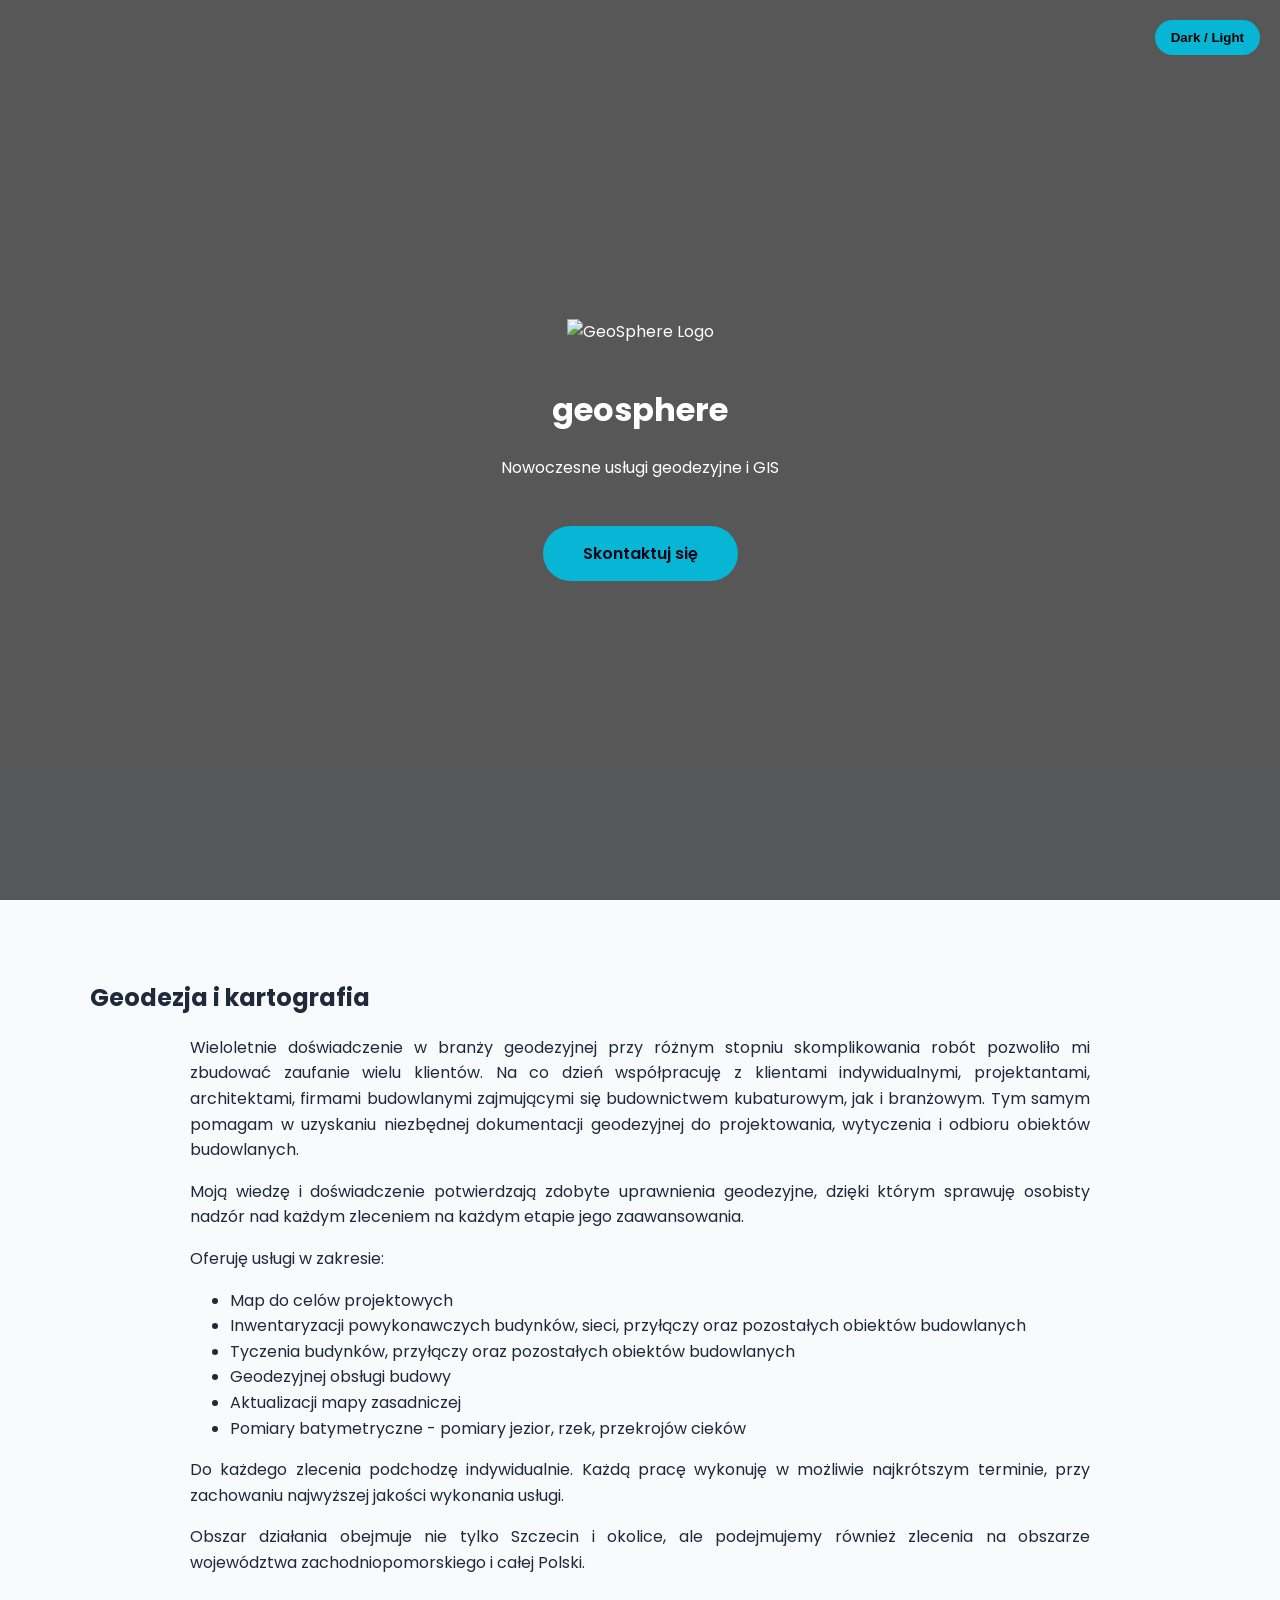
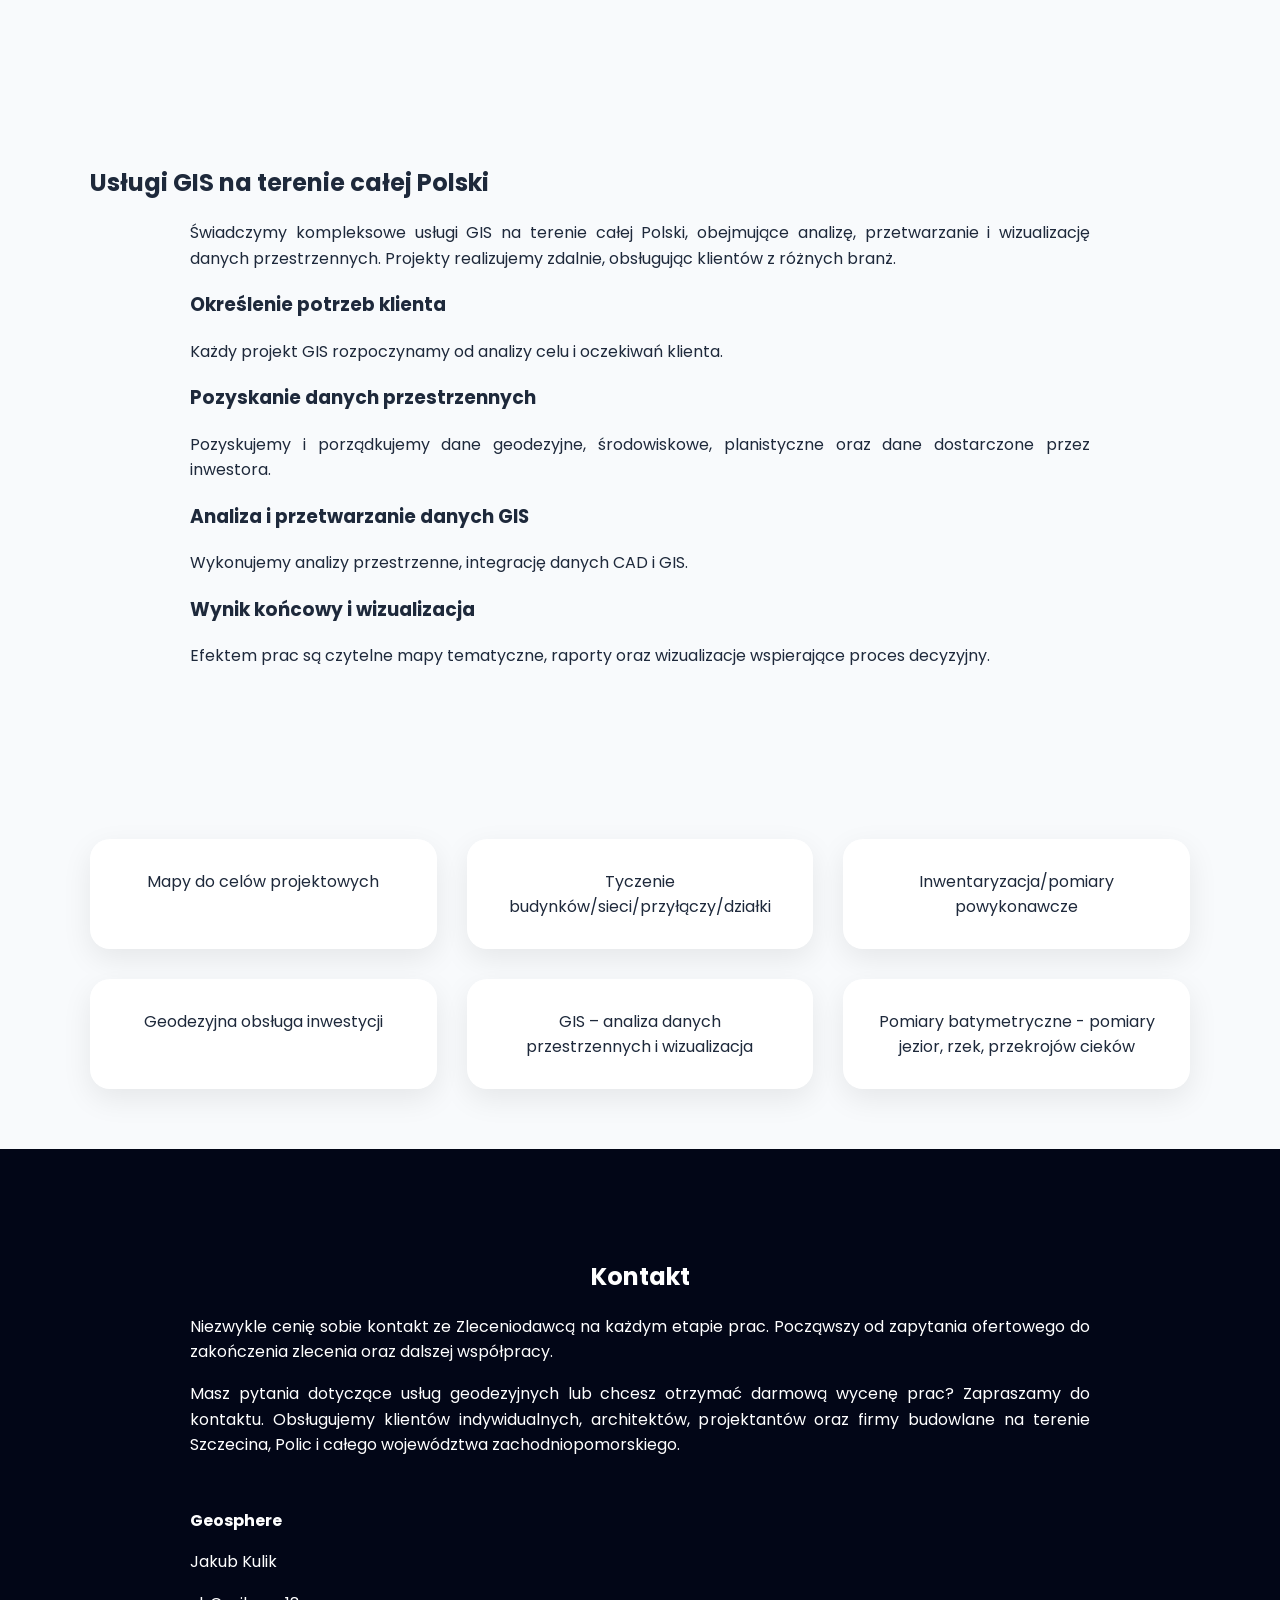
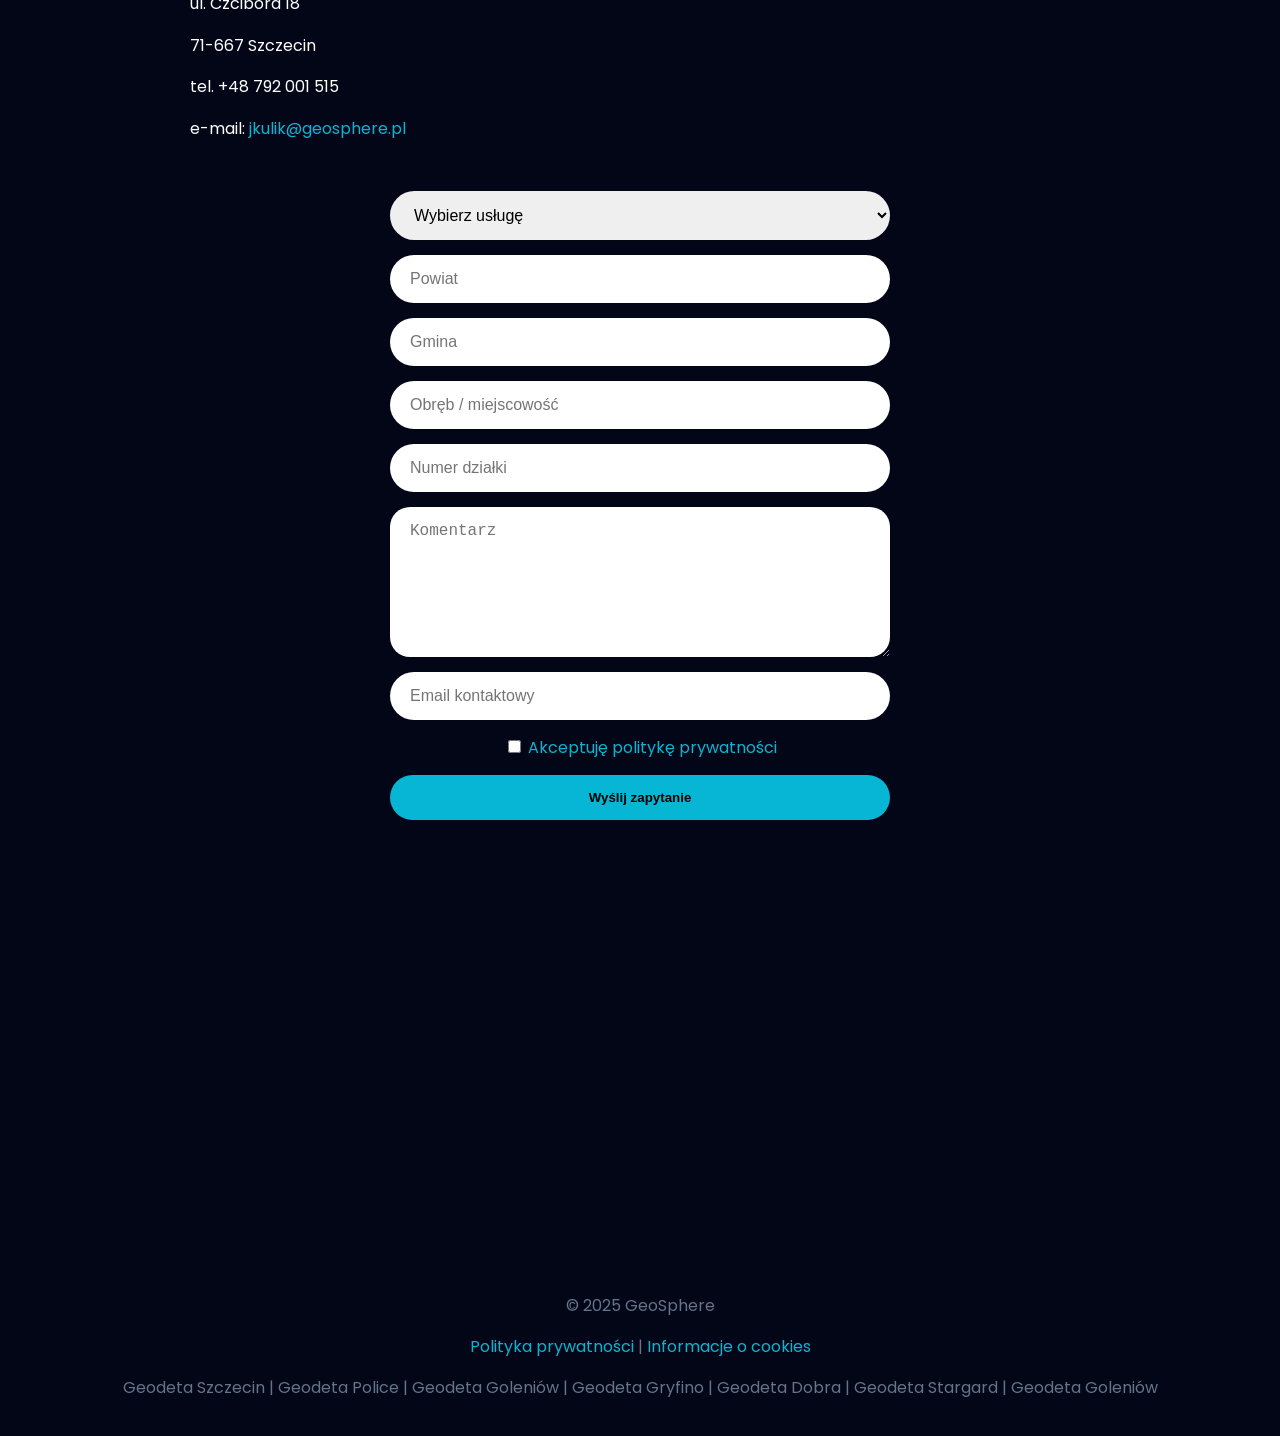
==== index.html @ 825c7c15 "Update index.html Zmiana adresu e-mail" ====
<!DOCTYPE html>
<html lang="pl">
<head>
  <!-- Google tag (gtag.js) -->
<script async src="https://www.googletagmanager.com/gtag/js?id=G-N7FNP8GN8K"></script>
<script>
  window.dataLayer = window.dataLayer || [];
  function gtag(){dataLayer.push(arguments);}
  gtag('js', new Date());

  gtag('config', 'G-N7FNP8GN8K');
</script>
<meta charset="UTF-8">
<meta name="viewport" content="width=device-width, initial-scale=1.0">
<title>geosphere – Usługi Geodezyjne | Kartograficzne | GIS</title>
<meta name="description" content="Profesjonalne usługi geodezyjne w Szczecinie i województwie zachodniopomorskim oraz usługi GIS na terenie całej Polski.">
<meta name="keywords" content="geodeta Szczecin, mapa do celów projektowych, tyczenie budynku, GIS, inwentaryzacja powykonawcza, pomiary powykonawcze, geodeta goleniów, geodeta police, geodeta dobra, geodeta stargard, geodeta gryfino, geodeta chojna, pomiary geodezyjne, batymetria, pomiary batymetryczne, pomiary dna, pomiary wody, pomiary jeziora, pomiary rzeki, rzeka, jezioro, dno, rzeki, jeziora, pomiary głębokości, skaning laserowy, skaning, laser scanning, 3D, skanowanie 3D, inwentaryzacja architektoniczno-budowlana">
<link href="https://fonts.googleapis.com/css2?family=Poppins:wght@300;400;600;700&display=swap" rel="stylesheet">

<style>
:root{
  --bg:#f8fafc; --text:#1e293b; --primary:#06b6d4; --primary-hover:#22d3ee;
  --card:#fff; --shadow:rgba(0,0,0,.08); --dark:#020617;
}
body{margin:0;font-family:Poppins,sans-serif;background:var(--bg);color:var(--text);scroll-behavior:smooth;}
body.dark{--bg:#0f172a;--text:#f8fafc;--card:#1e293b;--shadow:rgba(0,0,0,.4);}

/* TOGGLE DARK MODE */
.toggle{position:fixed;top:20px;right:20px;z-index:999;padding:10px 16px;border-radius:20px;border:none;background:var(--primary);font-weight:600;cursor:pointer;transition:.3s;}
.toggle:hover{transform:scale(1.05);background:var(--primary-hover);}

/* HERO PARALLAX */
.hero{
  min-height:100vh;
  background:url("https://raw.githubusercontent.com/maksfalmion-glitch/geosphere2/main/images/hero-bg.webp") center/cover no-repeat;
  display:flex; align-items:center; justify-content:center; position:relative; overflow:hidden;
}
.hero::before{content:""; position:absolute; inset:0; background:rgba(0,0,0,.65);}
.hero-content{position:relative;color:#fff;text-align:center;opacity:0;transform:translateY(50px);}
.hero-animate{animation:heroSlide 1s forwards;}
@keyframes heroSlide{to{opacity:1;transform:translateY(0);}}
.hero-logo {
  width: 180px; /* rozmiar dla telefonów */
  margin-bottom: 20px;
}

/* Większe logo na komputerach */
@media screen and (min-width: 1024px) {
  .hero-logo {
    width: 450px; /* dostosuj do potrzeb */
  }
}


.hero a{display:inline-block;margin-top:30px;padding:15px 40px;background:var(--primary);border-radius:40px;text-decoration:none;color:#020617;font-weight:600;transition:.3s;}
.hero a:hover{transform:scale(1.05);background:var(--primary-hover);}

/* SEKCJE */
section{max-width:1100px;margin:auto;padding:60px 20px;opacity:0;transform:translateY(40px);}
section.show{animation:sectionFade 0.8s forwards;}
@keyframes sectionFade{to{opacity:1;transform:translateY(0);}}

/* TEKST USŁUG */
.services-text{max-width:900px;margin:0 auto 50px;text-align:justify;line-height:1.6;font-size:1rem;}

/* KARTY */
.cards{display:grid;grid-template-columns:repeat(auto-fit,minmax(260px,1fr));gap:30px;}
.card{background:var(--card);padding:30px;border-radius:20px;box-shadow:0 10px 30px var(--shadow);text-align:center;opacity:0;transform:translateY(30px);}
.card-animate{animation:cardSlide 0.6s forwards;}
@keyframes cardSlide{to{opacity:1;transform:translateY(0);}}
.card:hover{transform:translateY(-10px);box-shadow:0 15px 35px var(--shadow);transition:.5s;}

/* KONTAKT */
.contact{background:var(--dark);color:#fff;text-align:center;padding:90px 20px;}
.contact-form{max-width:500px;margin:40px auto;display:flex;flex-direction:column;gap:15px;}
.contact-form input,.contact-form textarea,.contact-form select{padding:15px 20px;border-radius:30px;border:none;font-size:1rem;}
.contact-form textarea{border-radius:20px;min-height:120px;}
.contact-form button{padding:15px;border-radius:30px;border:none;background:var(--primary);font-weight:600;cursor:pointer;transition:.3s;}
.contact-form button:hover{transform:scale(1.05);background:var(--primary-hover);}

/* MAPA */
.map{margin-top:40px;border-radius:20px;overflow:hidden;}

/* FOOTER */
footer{background:#020617;color:#64748b;text-align:center;padding:20px;}

/* CHECKMARK */
#success{position:fixed;top:20px;right:20px;padding:15px 25px;background:var(--primary);color:#020617;border-radius:30px;font-weight:700;opacity:0;transform:scale(0);transition:opacity .5s;z-index:1000;}
#success.show{animation:checkPop 0.5s forwards;}
@keyframes checkPop{0%{opacity:0;transform:scale(0);}50%{opacity:1;transform:scale(1.3);}100%{opacity:1;transform:scale(1);}}
a{color:var(--primary);text-decoration:none;}
</style>
</head>

<body>

<button class="toggle">Dark / Light</button>

<div class="hero">
  <div class="hero-content">
    <img src="https://raw.githubusercontent.com/maksfalmion-glitch/geosphere2/main/images/logo.webp" class="hero-logo" alt="GeoSphere Logo">
    <h1>geosphere</h1>
    <p>Nowoczesne usługi geodezyjne i GIS</p>
    <a href="#kontakt" class="scroll-link">Skontaktuj się</a>
  </div>
</div>

<!-- Geodezja i kartografia -->
<section>
  <div class="section-title">
    <h2>Geodezja i kartografia</h2>
  </div>
  <div class="services-text">
    <p>Wieloletnie doświadczenie w branży geodezyjnej przy różnym stopniu skomplikowania robót pozwoliło mi zbudować zaufanie wielu klientów. Na co dzień współpracuję z klientami indywidualnymi, projektantami, architektami, firmami budowlanymi zajmującymi się budownictwem kubaturowym, jak i branżowym. Tym samym pomagam w uzyskaniu niezbędnej dokumentacji geodezyjnej do projektowania, wytyczenia i odbioru obiektów budowlanych.</p>
    <p>Moją wiedzę i doświadczenie potwierdzają zdobyte uprawnienia geodezyjne, dzięki którym sprawuję osobisty nadzór nad każdym zleceniem na każdym etapie jego zaawansowania.</p>
    <p>Oferuję usługi w zakresie:</p>
    <ul>
      <li>Map do celów projektowych</li>
      <li>Inwentaryzacji powykonawczych budynków, sieci, przyłączy oraz pozostałych obiektów budowlanych</li>
      <li>Tyczenia budynków, przyłączy oraz pozostałych obiektów budowlanych</li>
      <li>Geodezyjnej obsługi budowy</li>
      <li>Aktualizacji mapy zasadniczej</li>
      <li>Pomiary batymetryczne - pomiary jezior, rzek, przekrojów cieków</li>
    </ul>
    <p>Do każdego zlecenia podchodzę indywidualnie. Każdą pracę wykonuję w możliwie najkrótszym terminie, przy zachowaniu najwyższej jakości wykonania usługi.</p>
    <p>Obszar działania obejmuje nie tylko Szczecin i okolice, ale podejmujemy również zlecenia na obszarze województwa zachodniopomorskiego i całej Polski.</p>
  </div>
</section>


<!-- Usługi GIS -->
<section>
  <div class="section-title">
    <h2>Usługi GIS na terenie całej Polski</h2>
  </div>
  <div class="services-text">
    <p>Świadczymy kompleksowe usługi GIS na terenie całej Polski, obejmujące analizę, przetwarzanie i wizualizację danych przestrzennych. Projekty realizujemy zdalnie, obsługując klientów z różnych branż.</p>
    <h3>Określenie potrzeb klienta</h3>
    <p>Każdy projekt GIS rozpoczynamy od analizy celu i oczekiwań klienta.</p>
    <h3>Pozyskanie danych przestrzennych</h3>
    <p>Pozyskujemy i porządkujemy dane geodezyjne, środowiskowe, planistyczne oraz dane dostarczone przez inwestora.</p>
    <h3>Analiza i przetwarzanie danych GIS</h3>
    <p>Wykonujemy analizy przestrzenne, integrację danych CAD i GIS.</p>
    <h3>Wynik końcowy i wizualizacja</h3>
    <p>Efektem prac są czytelne mapy tematyczne, raporty oraz wizualizacje wspierające proces decyzyjny.</p>
  </div>
</section>

<!-- Karty usług -->
<section>
  <div class="cards">
    <div class="card">Mapy do celów projektowych</div>
    <div class="card">Tyczenie budynków/sieci/przyłączy/działki</div>
    <div class="card">Inwentaryzacja/pomiary powykonawcze</div>
    <div class="card">Geodezyjna obsługa inwestycji</div> <!-- nowa karta -->
    <div class="card">GIS – analiza danych przestrzennych i wizualizacja</div>
    <div class="card">Pomiary batymetryczne - pomiary jezior, rzek, przekrojów cieków</div>
  </div>
</section>

<!-- Sekcja Kontakt -->
<div id="kontakt" class="contact">
  <h2>Kontakt</h2>
  <div class="services-text">
    <p>Niezwykle cenię sobie kontakt ze Zleceniodawcą na każdym etapie prac. Począwszy od zapytania ofertowego do zakończenia zlecenia oraz dalszej współpracy.</p>
    <p>Masz pytania dotyczące usług geodezyjnych lub chcesz otrzymać darmową wycenę prac? Zapraszamy do kontaktu. Obsługujemy klientów indywidualnych, architektów, projektantów oraz firmy budowlane na terenie Szczecina, Polic i całego województwa zachodniopomorskiego.</p>
  </div>

  <div class="contact-info services-text">
    <p><strong>Geosphere</strong></p>
    <p>Jakub Kulik</p>
    <p>ul. Czcibora 18</p>
    <p>71-667 Szczecin</p>
    <p>tel. +48 792 001 515</p>
    <p>e-mail: <a href="mailto:jkulik@geosphere.pl">jkulik@geosphere.pl</a></p>
  </div>

  <form class="contact-form" action="https://formspree.io/f/xkonlvye" method="POST">
    <select name="usluga" required>
      <option value="">Wybierz usługę</option>
      <option>Mapa do celów projektowych</option>
      <option>Tyczenie budynku/sieci/przyłączy/działki</option>
      <option>Inwentaryzacja/pomiary powykonawcze</option>
      <option>GIS</option>
      <option>Inne pomiary i czynności geodezyjno-kartograficzne</option>
    </select>

    <input type="text" name="powiat" placeholder="Powiat" required>
    <input type="text" name="gmina" placeholder="Gmina" required>
    <input type="text" name="obreb" placeholder="Obręb / miejscowość">
    <input type="text" name="dzialka" placeholder="Numer działki">
    <textarea name="komentarz" placeholder="Komentarz"></textarea>
    <input type="email" name="email" placeholder="Email kontaktowy" required>
    <label>
      <input type="checkbox" name="zgoda_prywatnosc" required>
      <a href="https://geosphere.pl/privacy.html" target="_blank">Akceptuję politykę prywatności</a>
    </label>
<button>Wyślij zapytanie</button>

  </form>

  <div class="map">
    <iframe 
      width="100%" 
      height="300" 
      style="border:0;" 
      loading="lazy" 
      allowfullscreen
      src="https://maps.google.com/maps?q=GeoSphere+Jakub+Kulik+Szczecin&hl=pl&z=16&output=embed">
    </iframe>
  </div>
</div>

<footer>
  <p>© 2025 GeoSphere</p>
  <p>
    <a href="privacy.html" target="_blank">Polityka prywatności</a> | 
    <a href="cookies.html" target="_blank">Informacje o cookies</a>
  </p>
  <p> Geodeta Szczecin | Geodeta Police | Geodeta Goleniów | Geodeta Gryfino | Geodeta Dobra | Geodeta Stargard | Geodeta Goleniów </p>
</footer>
<div id="success">✔ Wysłano!</div>

<script>
// TOGGLE DARK MODE
document.querySelector(".toggle").onclick = ()=>document.body.classList.toggle("dark");

// HERO ANIMACJA
window.addEventListener('load', ()=>document.querySelector('.hero-content').classList.add('hero-animate'));

// KARTY ANIMACJA
const cards = document.querySelectorAll('.card');
const cardObserver = new IntersectionObserver(entries=>{
  entries.forEach(e=>{
    if(e.isIntersecting){
      e.target.classList.add('card-animate');
      cardObserver.unobserve(e.target);
    }
  });
},{threshold:0.3});
cards.forEach(card=>cardObserver.observe(card));

// SEKCJE ANIMACJA
const sections = document.querySelectorAll('section');
const sectionObserver = new IntersectionObserver(entries=>{
  entries.forEach(e=>{
    if(e.isIntersecting) e.target.classList.add('show');
  });
},{threshold:0.2});
sections.forEach(sec=>sectionObserver.observe(sec));

// FORMULARZ – FORMSpree + CHECKMARK
const form = document.querySelector(".contact-form");
const successMsg = document.querySelector("#success");

form.addEventListener("submit", async (e) => {
  e.preventDefault();

  const dzialka = form.querySelector('[name="dzialka"]').value.trim();
  const email = form.querySelector('[name="email"]').value.trim();

  if (!dzialka) {
    alert("Numer działki musi być");
    return;
  }

  if (!/^\S+@\S+\.\S+$/.test(email)) {
    alert("Email niepoprawny");
    return;
  }

  const formData = new FormData(form);

  try {
    const response = await fetch(form.action, {
      method: "POST",
      body: formData,
      headers: { "Accept": "application/json" }
    });

    if (response.ok) {
      successMsg.classList.add("show");
      setTimeout(() => successMsg.classList.remove("show"), 2500);
      form.reset();
    } else {
      alert("Błąd wysyłania formularza. Spróbuj ponownie.");
    }
  } catch (error) {
    alert("Błąd połączenia. Sprawdź internet.");
  }
});

// PARALLAX HERO
window.addEventListener("scroll",()=>{
  const hero = document.querySelector(".hero");
  hero.style.backgroundPositionY = `${window.scrollY * 0.4}px`;
});

// PŁYNNE PRZEWIJANIE
document.querySelectorAll('.scroll-link').forEach(link => {
  link.addEventListener('click', e => {
    e.preventDefault();
    const target = document.querySelector(link.getAttribute('href'));
    target.scrollIntoView({behavior:'smooth'});
  });
});
</script>

</body>
</html>
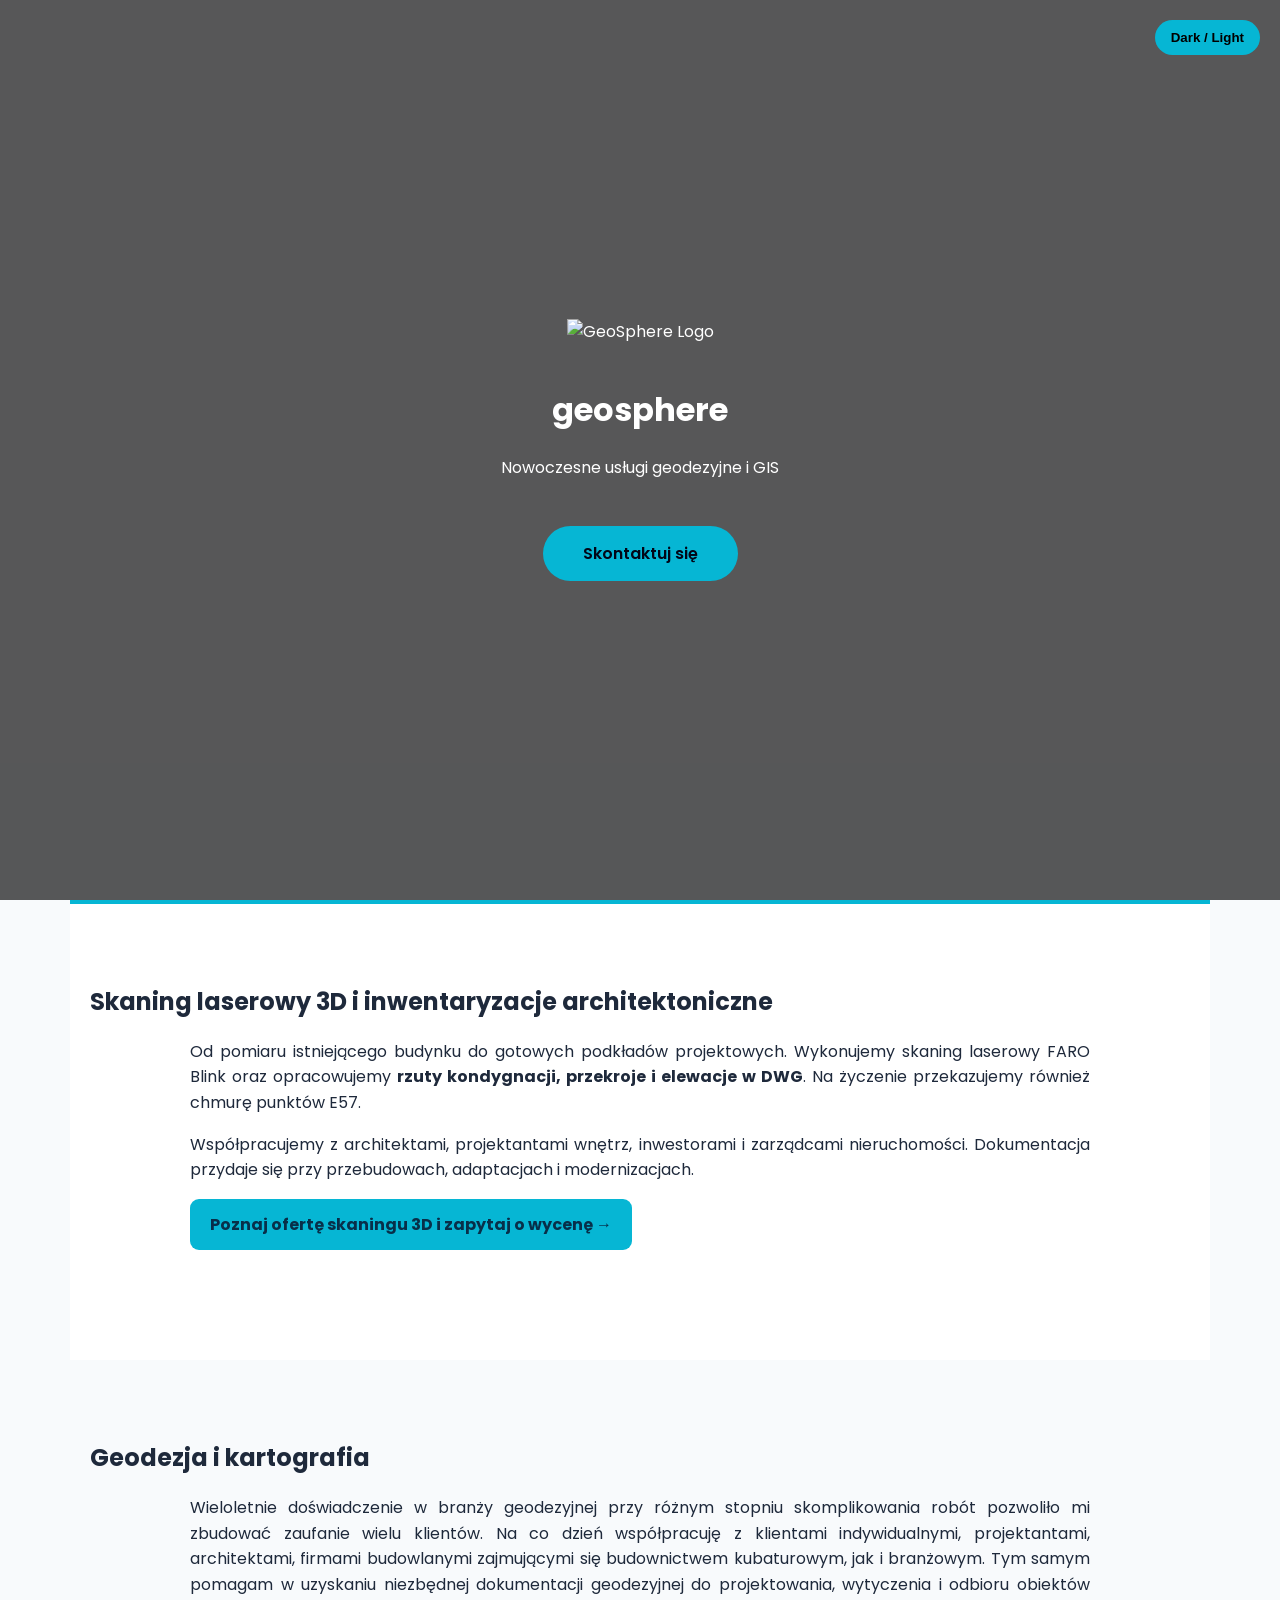
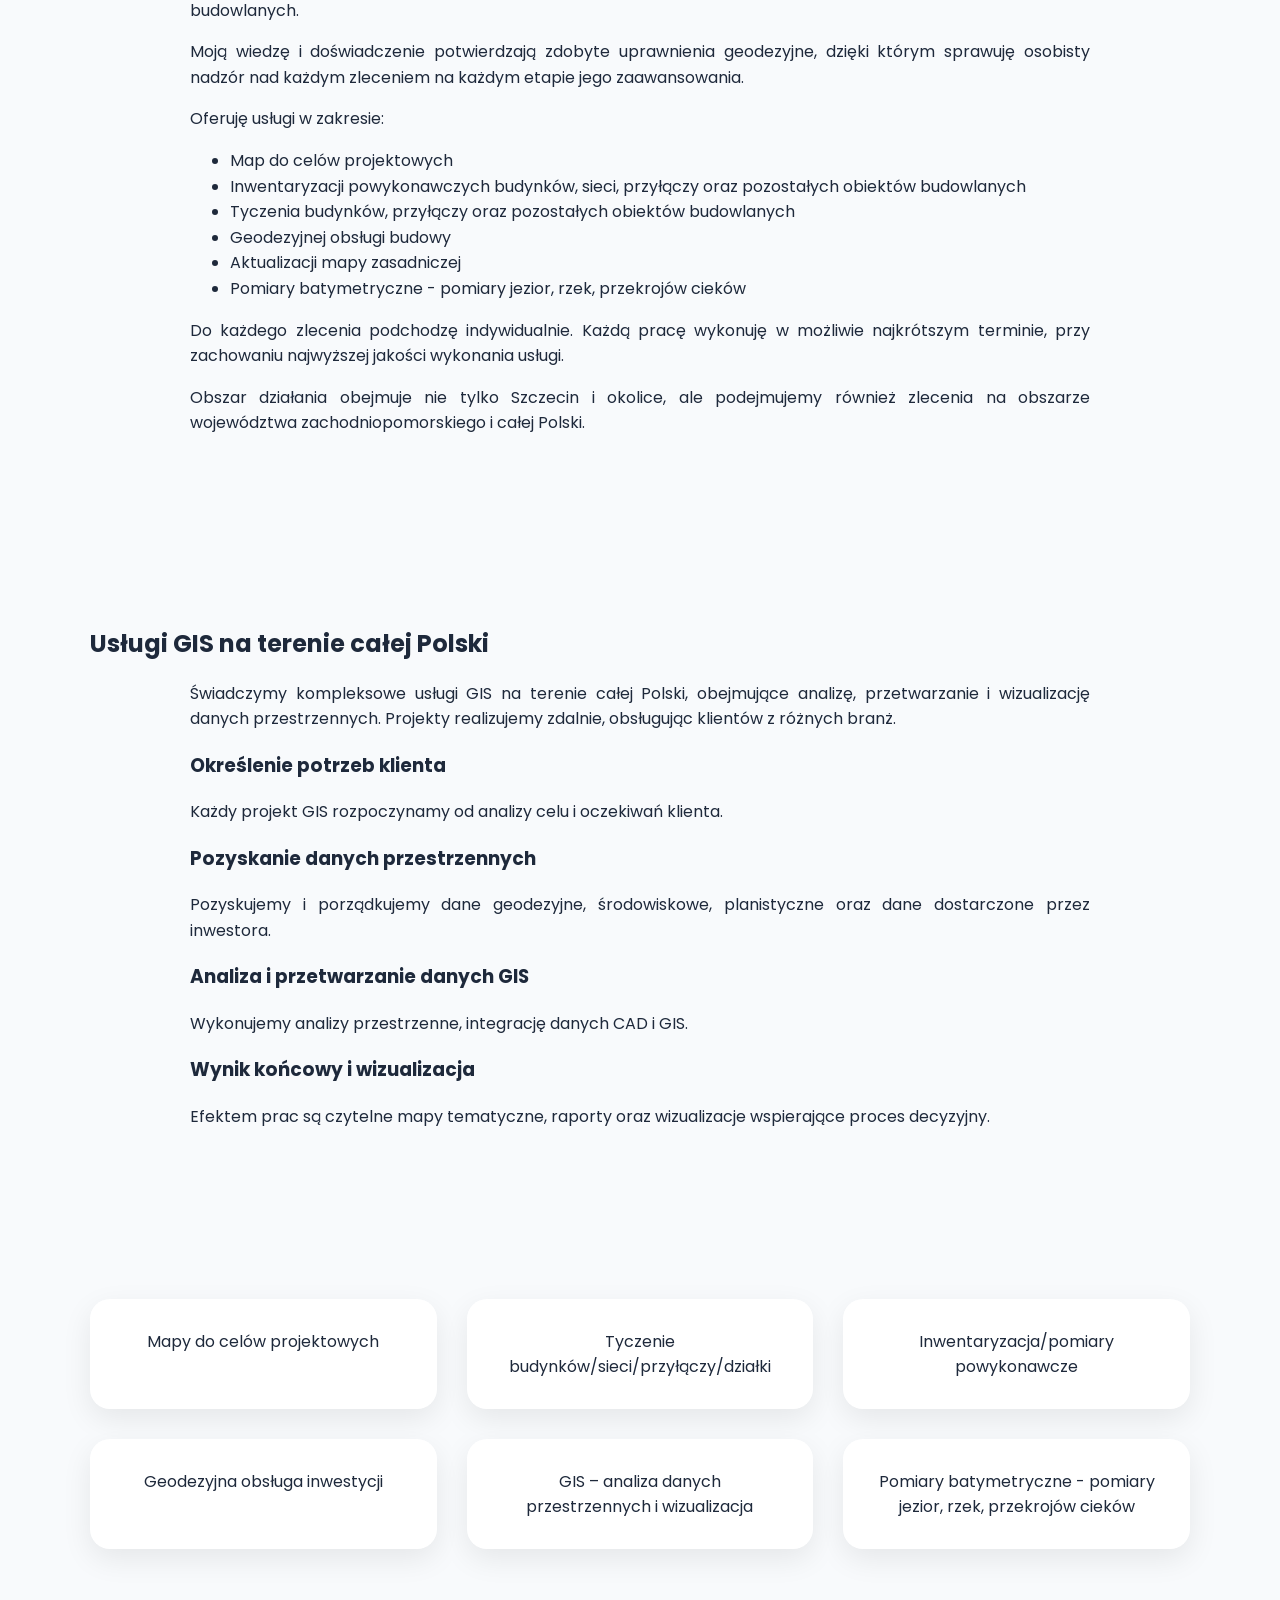
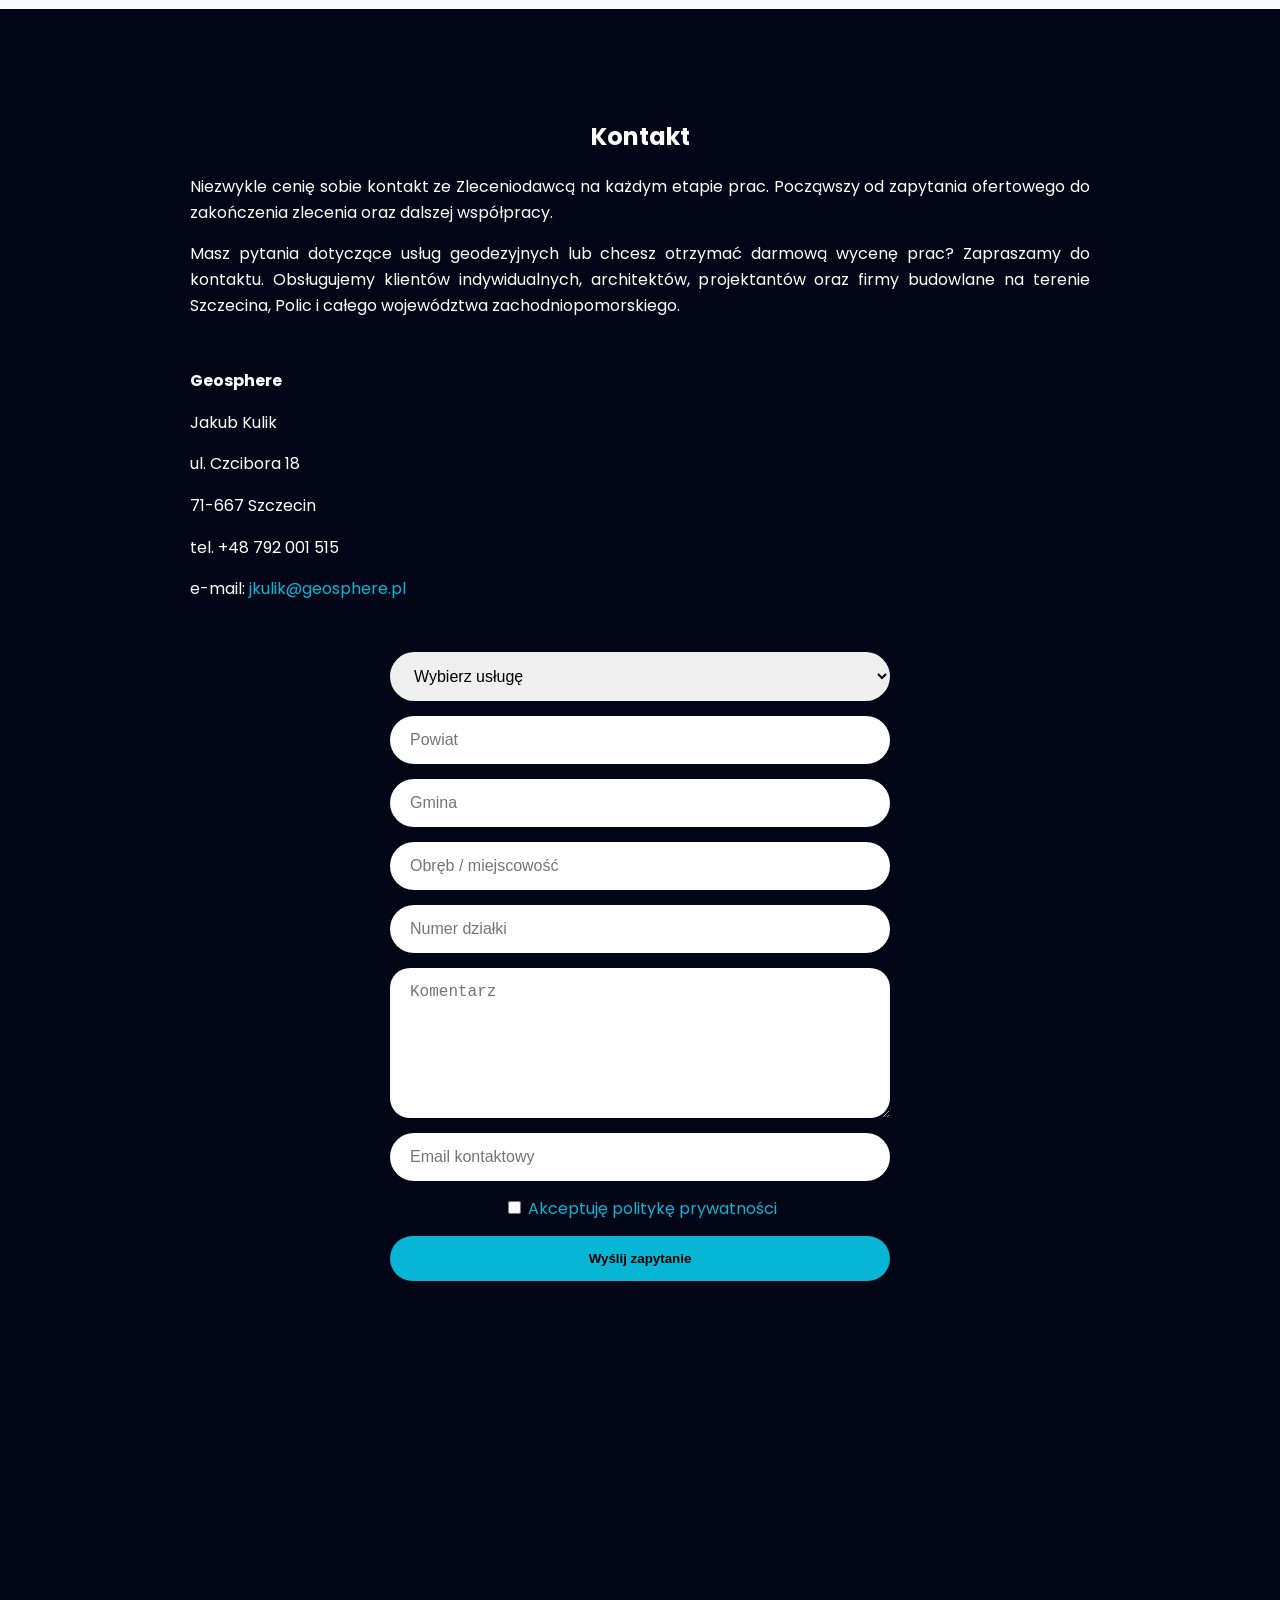
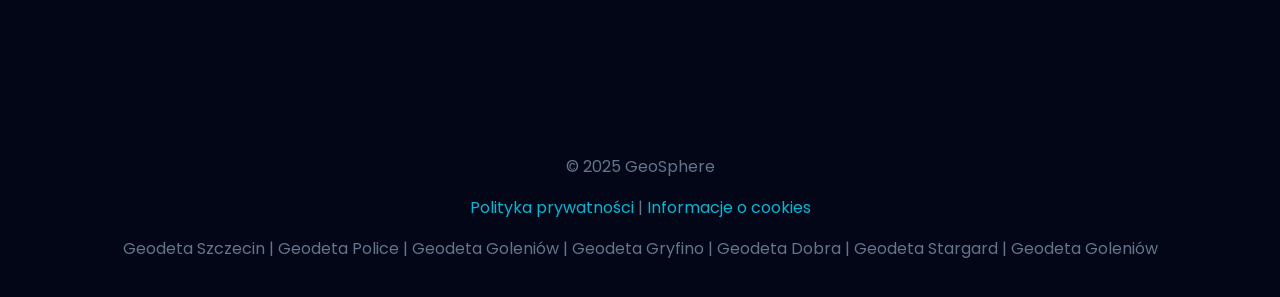
==== commit fb0d940a: "Link laser scanning offer from existing homepage" ====
--- a/index.html
+++ b/index.html
@@ -89,6 +89,7 @@
 #success.show{animation:checkPop 0.5s forwards;}
 @keyframes checkPop{0%{opacity:0;transform:scale(0);}50%{opacity:1;transform:scale(1.3);}100%{opacity:1;transform:scale(1);}}
 a{color:var(--primary);text-decoration:none;}
+.skaning-offer{background:var(--card);border-top:4px solid var(--primary)}.skaning-cta{display:inline-block;background:var(--primary);color:#082f49;padding:13px 20px;border-radius:9px;text-decoration:none;font-weight:700}.skaning-cta:hover{background:var(--primary-hover)}
 </style>
 </head>
 
@@ -105,6 +106,13 @@
   </div>
 </div>
 
+
+<!-- NOWA OFERTA: SKANING 3D -->
+<section id="skaning-3d" class="skaning-offer" aria-labelledby="skaning-title">
+ <div class="section-title"><h2 id="skaning-title">Skaning laserowy 3D i inwentaryzacje architektoniczne</h2></div>
+ <div class="services-text"><p>Od pomiaru istniejącego budynku do gotowych podkładów projektowych. Wykonujemy skaning laserowy FARO Blink oraz opracowujemy <strong>rzuty kondygnacji, przekroje i elewacje w DWG</strong>. Na życzenie przekazujemy również chmurę punktów E57.</p><p>Współpracujemy z architektami, projektantami wnętrz, inwestorami i zarządcami nieruchomości. Dokumentacja przydaje się przy przebudowach, adaptacjach i modernizacjach.</p><p><a class="skaning-cta" href="skaning-laserowy.html">Poznaj ofertę skaningu 3D i zapytaj o wycenę →</a></p></div>
+</section>
+
 <!-- Geodezja i kartografia -->
 <section>
   <div class="section-title">
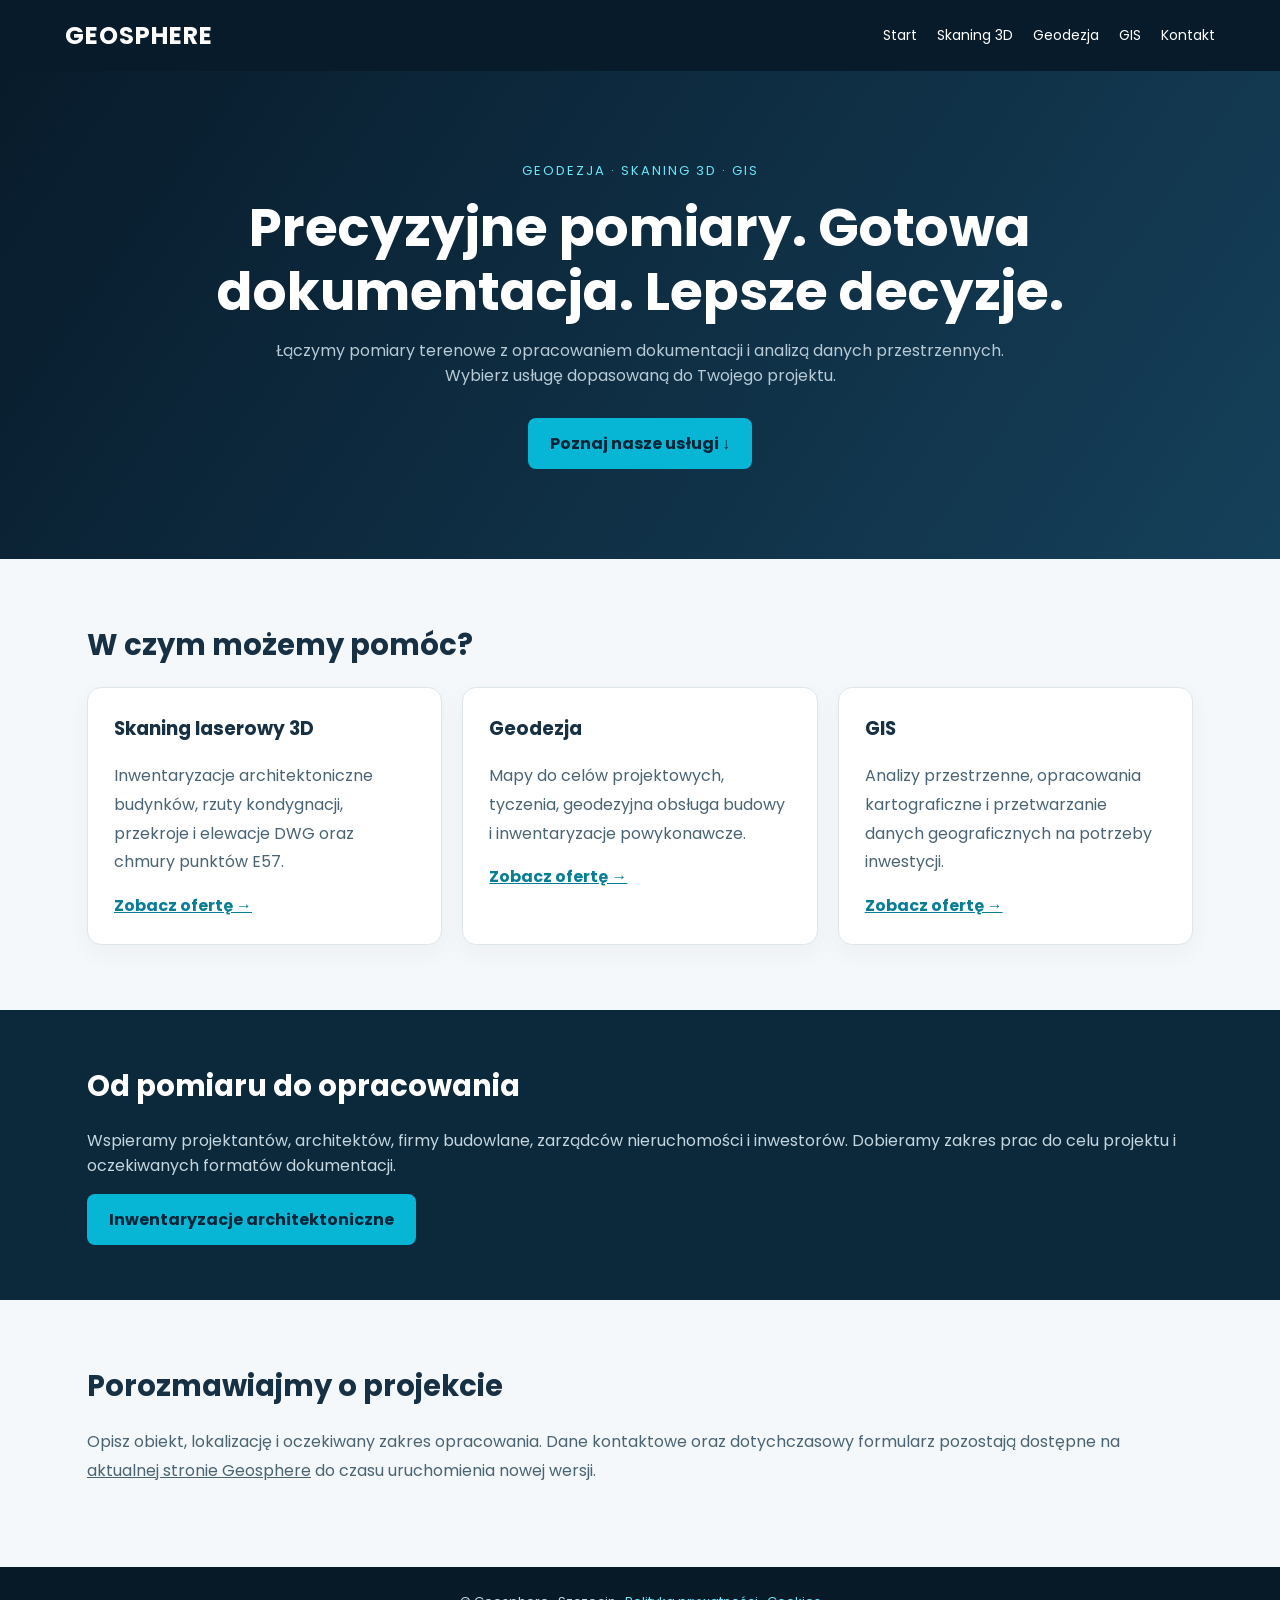
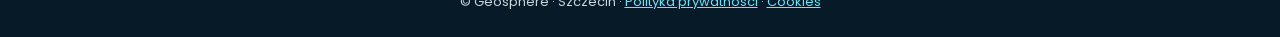
==== commit bd473110: "Build new Geosphere homepage with three service paths" ====
--- a/index.html
+++ b/index.html
@@ -1,341 +1 @@
-<!DOCTYPE html>
-<html lang="pl">
-<head>
-  <!-- Google tag (gtag.js) -->
-<script async src="https://www.googletagmanager.com/gtag/js?id=G-N7FNP8GN8K"></script>
-<script>
-  window.dataLayer = window.dataLayer || [];
-  function gtag(){dataLayer.push(arguments);}
-  gtag('js', new Date());
-
-  gtag('config', 'G-N7FNP8GN8K');
-</script>
-<meta charset="UTF-8">
-<meta name="viewport" content="width=device-width, initial-scale=1.0">
-<title>geosphere – Usługi Geodezyjne | Kartograficzne | GIS</title>
-<meta name="description" content="Profesjonalne usługi geodezyjne w Szczecinie i województwie zachodniopomorskim oraz usługi GIS na terenie całej Polski.">
-<meta name="keywords" content="geodeta Szczecin, mapa do celów projektowych, tyczenie budynku, GIS, inwentaryzacja powykonawcza, pomiary powykonawcze, geodeta goleniów, geodeta police, geodeta dobra, geodeta stargard, geodeta gryfino, geodeta chojna, pomiary geodezyjne, batymetria, pomiary batymetryczne, pomiary dna, pomiary wody, pomiary jeziora, pomiary rzeki, rzeka, jezioro, dno, rzeki, jeziora, pomiary głębokości, skaning laserowy, skaning, laser scanning, 3D, skanowanie 3D, inwentaryzacja architektoniczno-budowlana">
-<link href="https://fonts.googleapis.com/css2?family=Poppins:wght@300;400;600;700&display=swap" rel="stylesheet">
-
-<style>
-:root{
-  --bg:#f8fafc; --text:#1e293b; --primary:#06b6d4; --primary-hover:#22d3ee;
-  --card:#fff; --shadow:rgba(0,0,0,.08); --dark:#020617;
-}
-body{margin:0;font-family:Poppins,sans-serif;background:var(--bg);color:var(--text);scroll-behavior:smooth;}
-body.dark{--bg:#0f172a;--text:#f8fafc;--card:#1e293b;--shadow:rgba(0,0,0,.4);}
-
-/* TOGGLE DARK MODE */
-.toggle{position:fixed;top:20px;right:20px;z-index:999;padding:10px 16px;border-radius:20px;border:none;background:var(--primary);font-weight:600;cursor:pointer;transition:.3s;}
-.toggle:hover{transform:scale(1.05);background:var(--primary-hover);}
-
-/* HERO PARALLAX */
-.hero{
-  min-height:100vh;
-  background:url("https://raw.githubusercontent.com/maksfalmion-glitch/geosphere2/main/images/hero-bg.webp") center/cover no-repeat;
-  display:flex; align-items:center; justify-content:center; position:relative; overflow:hidden;
-}
-.hero::before{content:""; position:absolute; inset:0; background:rgba(0,0,0,.65);}
-.hero-content{position:relative;color:#fff;text-align:center;opacity:0;transform:translateY(50px);}
-.hero-animate{animation:heroSlide 1s forwards;}
-@keyframes heroSlide{to{opacity:1;transform:translateY(0);}}
-.hero-logo {
-  width: 180px; /* rozmiar dla telefonów */
-  margin-bottom: 20px;
-}
-
-/* Większe logo na komputerach */
-@media screen and (min-width: 1024px) {
-  .hero-logo {
-    width: 450px; /* dostosuj do potrzeb */
-  }
-}
-
-
-.hero a{display:inline-block;margin-top:30px;padding:15px 40px;background:var(--primary);border-radius:40px;text-decoration:none;color:#020617;font-weight:600;transition:.3s;}
-.hero a:hover{transform:scale(1.05);background:var(--primary-hover);}
-
-/* SEKCJE */
-section{max-width:1100px;margin:auto;padding:60px 20px;opacity:0;transform:translateY(40px);}
-section.show{animation:sectionFade 0.8s forwards;}
-@keyframes sectionFade{to{opacity:1;transform:translateY(0);}}
-
-/* TEKST USŁUG */
-.services-text{max-width:900px;margin:0 auto 50px;text-align:justify;line-height:1.6;font-size:1rem;}
-
-/* KARTY */
-.cards{display:grid;grid-template-columns:repeat(auto-fit,minmax(260px,1fr));gap:30px;}
-.card{background:var(--card);padding:30px;border-radius:20px;box-shadow:0 10px 30px var(--shadow);text-align:center;opacity:0;transform:translateY(30px);}
-.card-animate{animation:cardSlide 0.6s forwards;}
-@keyframes cardSlide{to{opacity:1;transform:translateY(0);}}
-.card:hover{transform:translateY(-10px);box-shadow:0 15px 35px var(--shadow);transition:.5s;}
-
-/* KONTAKT */
-.contact{background:var(--dark);color:#fff;text-align:center;padding:90px 20px;}
-.contact-form{max-width:500px;margin:40px auto;display:flex;flex-direction:column;gap:15px;}
-.contact-form input,.contact-form textarea,.contact-form select{padding:15px 20px;border-radius:30px;border:none;font-size:1rem;}
-.contact-form textarea{border-radius:20px;min-height:120px;}
-.contact-form button{padding:15px;border-radius:30px;border:none;background:var(--primary);font-weight:600;cursor:pointer;transition:.3s;}
-.contact-form button:hover{transform:scale(1.05);background:var(--primary-hover);}
-
-/* MAPA */
-.map{margin-top:40px;border-radius:20px;overflow:hidden;}
-
-/* FOOTER */
-footer{background:#020617;color:#64748b;text-align:center;padding:20px;}
-
-/* CHECKMARK */
-#success{position:fixed;top:20px;right:20px;padding:15px 25px;background:var(--primary);color:#020617;border-radius:30px;font-weight:700;opacity:0;transform:scale(0);transition:opacity .5s;z-index:1000;}
-#success.show{animation:checkPop 0.5s forwards;}
-@keyframes checkPop{0%{opacity:0;transform:scale(0);}50%{opacity:1;transform:scale(1.3);}100%{opacity:1;transform:scale(1);}}
-a{color:var(--primary);text-decoration:none;}
-.skaning-offer{background:var(--card);border-top:4px solid var(--primary)}.skaning-cta{display:inline-block;background:var(--primary);color:#082f49;padding:13px 20px;border-radius:9px;text-decoration:none;font-weight:700}.skaning-cta:hover{background:var(--primary-hover)}
-</style>
-</head>
-
-<body>
-
-<button class="toggle">Dark / Light</button>
-
-<div class="hero">
-  <div class="hero-content">
-    <img src="https://raw.githubusercontent.com/maksfalmion-glitch/geosphere2/main/images/logo.webp" class="hero-logo" alt="GeoSphere Logo">
-    <h1>geosphere</h1>
-    <p>Nowoczesne usługi geodezyjne i GIS</p>
-    <a href="#kontakt" class="scroll-link">Skontaktuj się</a>
-  </div>
-</div>
-
-
-<!-- NOWA OFERTA: SKANING 3D -->
-<section id="skaning-3d" class="skaning-offer" aria-labelledby="skaning-title">
- <div class="section-title"><h2 id="skaning-title">Skaning laserowy 3D i inwentaryzacje architektoniczne</h2></div>
- <div class="services-text"><p>Od pomiaru istniejącego budynku do gotowych podkładów projektowych. Wykonujemy skaning laserowy FARO Blink oraz opracowujemy <strong>rzuty kondygnacji, przekroje i elewacje w DWG</strong>. Na życzenie przekazujemy również chmurę punktów E57.</p><p>Współpracujemy z architektami, projektantami wnętrz, inwestorami i zarządcami nieruchomości. Dokumentacja przydaje się przy przebudowach, adaptacjach i modernizacjach.</p><p><a class="skaning-cta" href="skaning-laserowy.html">Poznaj ofertę skaningu 3D i zapytaj o wycenę →</a></p></div>
-</section>
-
-<!-- Geodezja i kartografia -->
-<section>
-  <div class="section-title">
-    <h2>Geodezja i kartografia</h2>
-  </div>
-  <div class="services-text">
-    <p>Wieloletnie doświadczenie w branży geodezyjnej przy różnym stopniu skomplikowania robót pozwoliło mi zbudować zaufanie wielu klientów. Na co dzień współpracuję z klientami indywidualnymi, projektantami, architektami, firmami budowlanymi zajmującymi się budownictwem kubaturowym, jak i branżowym. Tym samym pomagam w uzyskaniu niezbędnej dokumentacji geodezyjnej do projektowania, wytyczenia i odbioru obiektów budowlanych.</p>
-    <p>Moją wiedzę i doświadczenie potwierdzają zdobyte uprawnienia geodezyjne, dzięki którym sprawuję osobisty nadzór nad każdym zleceniem na każdym etapie jego zaawansowania.</p>
-    <p>Oferuję usługi w zakresie:</p>
-    <ul>
-      <li>Map do celów projektowych</li>
-      <li>Inwentaryzacji powykonawczych budynków, sieci, przyłączy oraz pozostałych obiektów budowlanych</li>
-      <li>Tyczenia budynków, przyłączy oraz pozostałych obiektów budowlanych</li>
-      <li>Geodezyjnej obsługi budowy</li>
-      <li>Aktualizacji mapy zasadniczej</li>
-      <li>Pomiary batymetryczne - pomiary jezior, rzek, przekrojów cieków</li>
-    </ul>
-    <p>Do każdego zlecenia podchodzę indywidualnie. Każdą pracę wykonuję w możliwie najkrótszym terminie, przy zachowaniu najwyższej jakości wykonania usługi.</p>
-    <p>Obszar działania obejmuje nie tylko Szczecin i okolice, ale podejmujemy również zlecenia na obszarze województwa zachodniopomorskiego i całej Polski.</p>
-  </div>
-</section>
-
-
-<!-- Usługi GIS -->
-<section>
-  <div class="section-title">
-    <h2>Usługi GIS na terenie całej Polski</h2>
-  </div>
-  <div class="services-text">
-    <p>Świadczymy kompleksowe usługi GIS na terenie całej Polski, obejmujące analizę, przetwarzanie i wizualizację danych przestrzennych. Projekty realizujemy zdalnie, obsługując klientów z różnych branż.</p>
-    <h3>Określenie potrzeb klienta</h3>
-    <p>Każdy projekt GIS rozpoczynamy od analizy celu i oczekiwań klienta.</p>
-    <h3>Pozyskanie danych przestrzennych</h3>
-    <p>Pozyskujemy i porządkujemy dane geodezyjne, środowiskowe, planistyczne oraz dane dostarczone przez inwestora.</p>
-    <h3>Analiza i przetwarzanie danych GIS</h3>
-    <p>Wykonujemy analizy przestrzenne, integrację danych CAD i GIS.</p>
-    <h3>Wynik końcowy i wizualizacja</h3>
-    <p>Efektem prac są czytelne mapy tematyczne, raporty oraz wizualizacje wspierające proces decyzyjny.</p>
-  </div>
-</section>
-
-<!-- Karty usług -->
-<section>
-  <div class="cards">
-    <div class="card">Mapy do celów projektowych</div>
-    <div class="card">Tyczenie budynków/sieci/przyłączy/działki</div>
-    <div class="card">Inwentaryzacja/pomiary powykonawcze</div>
-    <div class="card">Geodezyjna obsługa inwestycji</div> <!-- nowa karta -->
-    <div class="card">GIS – analiza danych przestrzennych i wizualizacja</div>
-    <div class="card">Pomiary batymetryczne - pomiary jezior, rzek, przekrojów cieków</div>
-  </div>
-</section>
-
-<!-- Sekcja Kontakt -->
-<div id="kontakt" class="contact">
-  <h2>Kontakt</h2>
-  <div class="services-text">
-    <p>Niezwykle cenię sobie kontakt ze Zleceniodawcą na każdym etapie prac. Począwszy od zapytania ofertowego do zakończenia zlecenia oraz dalszej współpracy.</p>
-    <p>Masz pytania dotyczące usług geodezyjnych lub chcesz otrzymać darmową wycenę prac? Zapraszamy do kontaktu. Obsługujemy klientów indywidualnych, architektów, projektantów oraz firmy budowlane na terenie Szczecina, Polic i całego województwa zachodniopomorskiego.</p>
-  </div>
-
-  <div class="contact-info services-text">
-    <p><strong>Geosphere</strong></p>
-    <p>Jakub Kulik</p>
-    <p>ul. Czcibora 18</p>
-    <p>71-667 Szczecin</p>
-    <p>tel. +48 792 001 515</p>
-    <p>e-mail: <a href="mailto:jkulik@geosphere.pl">jkulik@geosphere.pl</a></p>
-  </div>
-
-  <form class="contact-form" action="https://formspree.io/f/xkonlvye" method="POST">
-    <select name="usluga" required>
-      <option value="">Wybierz usługę</option>
-      <option>Mapa do celów projektowych</option>
-      <option>Tyczenie budynku/sieci/przyłączy/działki</option>
-      <option>Inwentaryzacja/pomiary powykonawcze</option>
-      <option>GIS</option>
-      <option>Inne pomiary i czynności geodezyjno-kartograficzne</option>
-    </select>
-
-    <input type="text" name="powiat" placeholder="Powiat" required>
-    <input type="text" name="gmina" placeholder="Gmina" required>
-    <input type="text" name="obreb" placeholder="Obręb / miejscowość">
-    <input type="text" name="dzialka" placeholder="Numer działki">
-    <textarea name="komentarz" placeholder="Komentarz"></textarea>
-    <input type="email" name="email" placeholder="Email kontaktowy" required>
-    <label>
-      <input type="checkbox" name="zgoda_prywatnosc" required>
-      <a href="https://geosphere.pl/privacy.html" target="_blank">Akceptuję politykę prywatności</a>
-    </label>
-<button>Wyślij zapytanie</button>
-
-  </form>
-
-  <div class="map">
-    <iframe 
-      width="100%" 
-      height="300" 
-      style="border:0;" 
-      loading="lazy" 
-      allowfullscreen
-      src="https://maps.google.com/maps?q=GeoSphere+Jakub+Kulik+Szczecin&hl=pl&z=16&output=embed">
-    </iframe>
-  </div>
-</div>
-
-<footer>
-  <p>© 2025 GeoSphere</p>
-  <p>
-    <a href="privacy.html" target="_blank">Polityka prywatności</a> | 
-    <a href="cookies.html" target="_blank">Informacje o cookies</a>
-  </p>
-  <p> Geodeta Szczecin | Geodeta Police | Geodeta Goleniów | Geodeta Gryfino | Geodeta Dobra | Geodeta Stargard | Geodeta Goleniów </p>
-</footer>
-<div id="success">✔ Wysłano!</div>
-
-<script>
-// TOGGLE DARK MODE
-document.querySelector(".toggle").onclick = ()=>document.body.classList.toggle("dark");
-
-// HERO ANIMACJA
-window.addEventListener('load', ()=>document.querySelector('.hero-content').classList.add('hero-animate'));
-
-// KARTY ANIMACJA
-const cards = document.querySelectorAll('.card');
-const cardObserver = new IntersectionObserver(entries=>{
-  entries.forEach(e=>{
-    if(e.isIntersecting){
-      e.target.classList.add('card-animate');
-      cardObserver.unobserve(e.target);
-    }
-  });
-},{threshold:0.3});
-cards.forEach(card=>cardObserver.observe(card));
-
-// SEKCJE ANIMACJA
-const sections = document.querySelectorAll('section');
-const sectionObserver = new IntersectionObserver(entries=>{
-  entries.forEach(e=>{
-    if(e.isIntersecting) e.target.classList.add('show');
-  });
-},{threshold:0.2});
-sections.forEach(sec=>sectionObserver.observe(sec));
-
-// FORMULARZ – FORMSpree + CHECKMARK
-const form = document.querySelector(".contact-form");
-const successMsg = document.querySelector("#success");
-
-form.addEventListener("submit", async (e) => {
-  e.preventDefault();
-
-  const dzialka = form.querySelector('[name="dzialka"]').value.trim();
-  const email = form.querySelector('[name="email"]').value.trim();
-
-  if (!dzialka) {
-    alert("Numer działki musi być");
-    return;
-  }
-
-  if (!/^\S+@\S+\.\S+$/.test(email)) {
-    alert("Email niepoprawny");
-    return;
-  }
-
-  const formData = new FormData(form);
-
-  try {
-    const response = await fetch(form.action, {
-      method: "POST",
-      body: formData,
-      headers: { "Accept": "application/json" }
-    });
-
-    if (response.ok) {
-      successMsg.classList.add("show");
-      setTimeout(() => successMsg.classList.remove("show"), 2500);
-      form.reset();
-    } else {
-      alert("Błąd wysyłania formularza. Spróbuj ponownie.");
-    }
-  } catch (error) {
-    alert("Błąd połączenia. Sprawdź internet.");
-  }
-});
-
-// PARALLAX HERO
-window.addEventListener("scroll",()=>{
-  const hero = document.querySelector(".hero");
-  hero.style.backgroundPositionY = `${window.scrollY * 0.4}px`;
-});
-
-// PŁYNNE PRZEWIJANIE
-document.querySelectorAll('.scroll-link').forEach(link => {
-  link.addEventListener('click', e => {
-    e.preventDefault();
-    const target = document.querySelector(link.getAttribute('href'));
-    target.scrollIntoView({behavior:'smooth'});
-  });
-});
-</script>
-
-</body>
-</html>
-
-
-
-
-
-
-
-
-
-
-
-
-
-
-
-
-
-
-
-
-
-
-
+<!doctype html><html lang="pl"><head><meta charset="utf-8"><meta name="viewport" content="width=device-width,initial-scale=1"><title>Geodezja, skaning laserowy 3D i GIS – Szczecin | Geosphere</title><meta name="description" content="Geosphere: skaning laserowy 3D, inwentaryzacje architektoniczne DWG, geodezja i analizy GIS. Szczecin i cała Polska."><link rel="preconnect" href="https://fonts.googleapis.com"><link rel="preconnect" href="https://fonts.gstatic.com" crossorigin><link href="https://fonts.googleapis.com/css2?family=Poppins:wght@400;600;700&display=swap" rel="stylesheet"><link rel="stylesheet" href="geosphere.css"></head><body><header><a class="brand" href="index.html">GEOSPHERE</a><nav aria-label="Menu główne"><a href="index.html">Start</a><a href="skaning-laserowy.html">Skaning 3D</a><a href="geodezja.html">Geodezja</a><a href="gis.html">GIS</a><a href="index.html#kontakt">Kontakt</a></nav></header><main><div class="hero"><div class="eyebrow">Geodezja · Skaning 3D · GIS</div><h1>Precyzyjne pomiary. Gotowa dokumentacja. Lepsze decyzje.</h1><p>Łączymy pomiary terenowe z opracowaniem dokumentacji i analizą danych przestrzennych. Wybierz usługę dopasowaną do Twojego projektu.</p><a class="btn" href="#uslugi">Poznaj nasze usługi ↓</a></div><section class="wrap" id="uslugi"><h2>W czym możemy pomóc?</h2><div class="cards"><article class="card"><h3>Skaning laserowy 3D</h3><p>Inwentaryzacje architektoniczne budynków, rzuty kondygnacji, przekroje i elewacje DWG oraz chmury punktów E57.</p><a href="skaning-laserowy.html">Zobacz ofertę →</a></article><article class="card"><h3>Geodezja</h3><p>Mapy do celów projektowych, tyczenia, geodezyjna obsługa budowy i inwentaryzacje powykonawcze.</p><a href="geodezja.html">Zobacz ofertę →</a></article><article class="card"><h3>GIS</h3><p>Analizy przestrzenne, opracowania kartograficzne i przetwarzanie danych geograficznych na potrzeby inwestycji.</p><a href="gis.html">Zobacz ofertę →</a></article></div></section><section class="band"><div class="wrap"><h2>Od pomiaru do opracowania</h2><p>Wspieramy projektantów, architektów, firmy budowlane, zarządców nieruchomości i inwestorów. Dobieramy zakres prac do celu projektu i oczekiwanych formatów dokumentacji.</p><a class="btn" href="skaning-laserowy.html">Inwentaryzacje architektoniczne</a></div></section><section class="wrap" id="kontakt"><h2>Porozmawiajmy o projekcie</h2><p class="lead">Opisz obiekt, lokalizację i oczekiwany zakres opracowania. Dane kontaktowe oraz dotychczasowy formularz pozostają dostępne na <a href="https://geosphere.pl/#kontakt">aktualnej stronie Geosphere</a> do czasu uruchomienia nowej wersji.</p></section></main><footer>© Geosphere · Szczecin · <a href="privacy.html">Polityka prywatności</a> · <a href="cookies.html">Cookies</a></footer></body></html>
--- a/geosphere.css
+++ b/geosphere.css
@@ -0,0 +1 @@
+:root{--bg:#081b2b;--panel:#123249;--cyan:#06b6d4;--ink:#eaf5fb;--muted:#b8cbd6}*{box-sizing:border-box}body{margin:0;font-family:Poppins,Arial,sans-serif;background:#f5f8fa;color:#173044}a{color:inherit}header{background:var(--bg);color:white;padding:18px max(5%,calc((100% - 1150px)/2));display:flex;justify-content:space-between;align-items:center;gap:20px;flex-wrap:wrap}header .brand{font-size:24px;font-weight:700;letter-spacing:1px;text-decoration:none}nav{display:flex;gap:20px;flex-wrap:wrap}nav a{text-decoration:none;font-size:14px}nav a:hover{color:#67e8f9}.hero{background:linear-gradient(125deg,#081b2b,#15405a);color:white;text-align:center;padding:90px 20px}.hero h1{font-size:clamp(30px,5vw,53px);line-height:1.2;margin:15px auto;max-width:850px}.hero p{color:var(--muted);max-width:730px;margin:15px auto 30px}.eyebrow{color:#67e8f9;text-transform:uppercase;letter-spacing:2px;font-size:13px}.btn{display:inline-block;padding:13px 22px;background:var(--cyan);color:#062538;border-radius:8px;text-decoration:none;font-weight:700}.wrap{max-width:1150px;margin:auto;padding:65px 22px}.wrap h2{font-size:29px;margin:0 0 20px}.cards{display:grid;grid-template-columns:repeat(3,minmax(0,1fr));gap:20px}.card{background:white;border:1px solid #dce6eb;border-radius:14px;padding:26px;box-shadow:0 8px 25px #1530440b}.card h3{margin-top:0}.card a{color:#087e96;font-weight:700}.card p,.lead{color:#4a6474;line-height:1.8}.band{background:#0c293c;color:white}.band p{color:#c5d6df}.band .wrap{padding-top:55px;padding-bottom:55px}footer{background:#071a28;color:#c8d6de;text-align:center;padding:25px;font-size:13px}footer a{color:#67e8f9}@media(max-width:720px){.cards{grid-template-columns:1fr}.hero{padding:65px 20px}header{justify-content:center;text-align:center}nav{justify-content:center}}
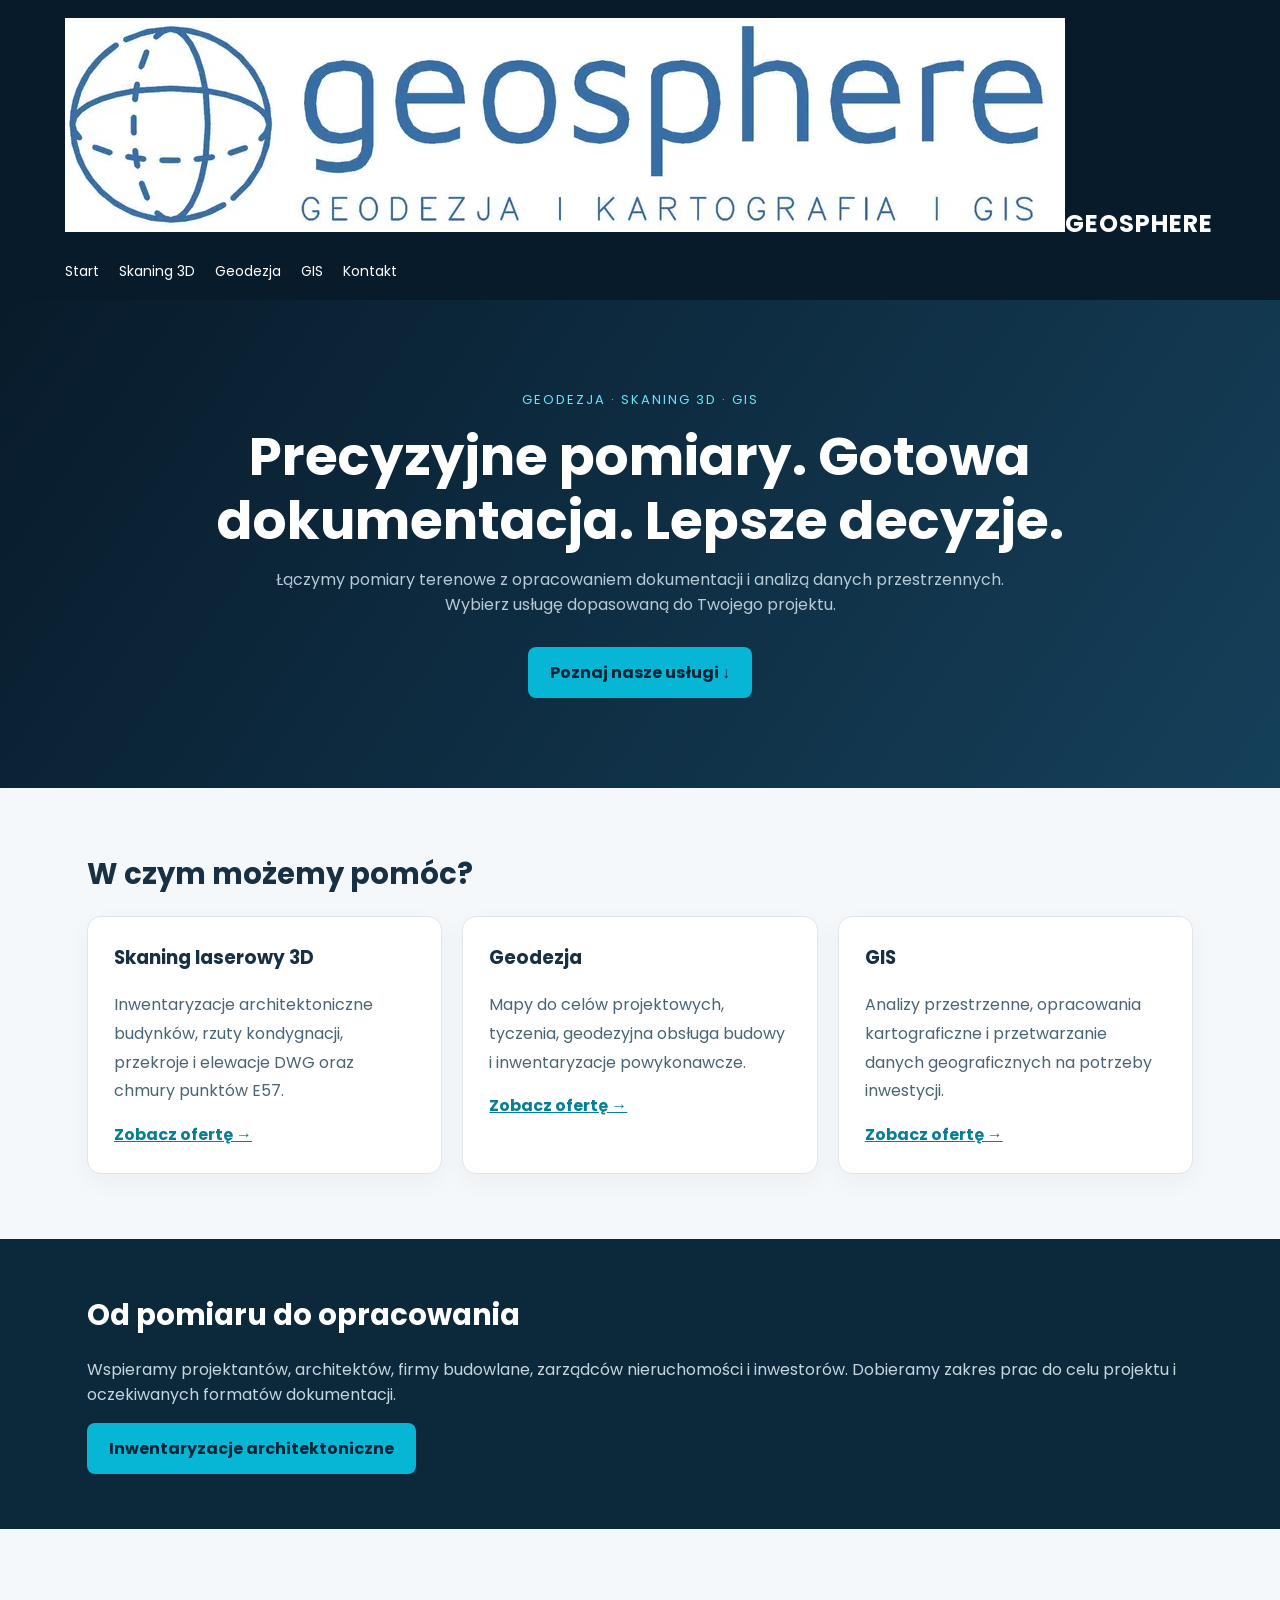
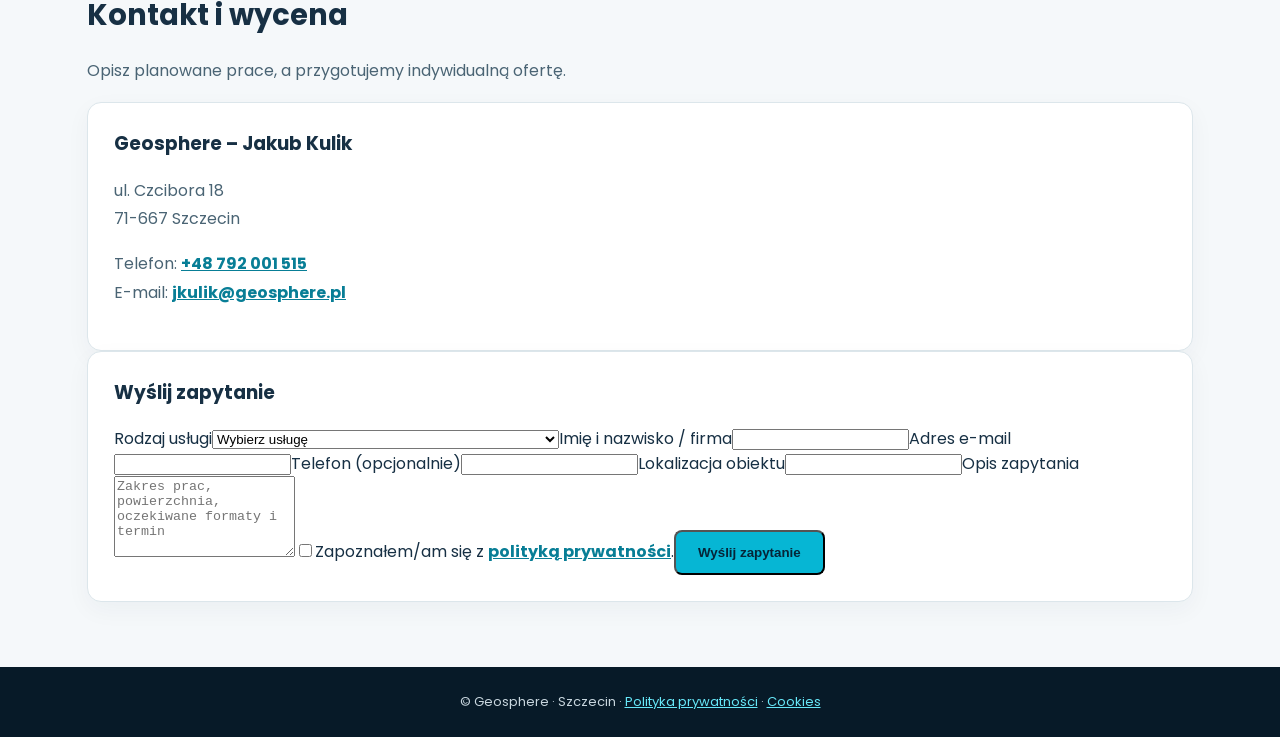
==== commit 2aacff33: "Restore company logo and working contact form on redesigned homepage" ====
--- a/index.html
+++ b/index.html
@@ -1 +1 @@
-<!doctype html><html lang="pl"><head><meta charset="utf-8"><meta name="viewport" content="width=device-width,initial-scale=1"><title>Geodezja, skaning laserowy 3D i GIS – Szczecin | Geosphere</title><meta name="description" content="Geosphere: skaning laserowy 3D, inwentaryzacje architektoniczne DWG, geodezja i analizy GIS. Szczecin i cała Polska."><link rel="preconnect" href="https://fonts.googleapis.com"><link rel="preconnect" href="https://fonts.gstatic.com" crossorigin><link href="https://fonts.googleapis.com/css2?family=Poppins:wght@400;600;700&display=swap" rel="stylesheet"><link rel="stylesheet" href="geosphere.css"></head><body><header><a class="brand" href="index.html">GEOSPHERE</a><nav aria-label="Menu główne"><a href="index.html">Start</a><a href="skaning-laserowy.html">Skaning 3D</a><a href="geodezja.html">Geodezja</a><a href="gis.html">GIS</a><a href="index.html#kontakt">Kontakt</a></nav></header><main><div class="hero"><div class="eyebrow">Geodezja · Skaning 3D · GIS</div><h1>Precyzyjne pomiary. Gotowa dokumentacja. Lepsze decyzje.</h1><p>Łączymy pomiary terenowe z opracowaniem dokumentacji i analizą danych przestrzennych. Wybierz usługę dopasowaną do Twojego projektu.</p><a class="btn" href="#uslugi">Poznaj nasze usługi ↓</a></div><section class="wrap" id="uslugi"><h2>W czym możemy pomóc?</h2><div class="cards"><article class="card"><h3>Skaning laserowy 3D</h3><p>Inwentaryzacje architektoniczne budynków, rzuty kondygnacji, przekroje i elewacje DWG oraz chmury punktów E57.</p><a href="skaning-laserowy.html">Zobacz ofertę →</a></article><article class="card"><h3>Geodezja</h3><p>Mapy do celów projektowych, tyczenia, geodezyjna obsługa budowy i inwentaryzacje powykonawcze.</p><a href="geodezja.html">Zobacz ofertę →</a></article><article class="card"><h3>GIS</h3><p>Analizy przestrzenne, opracowania kartograficzne i przetwarzanie danych geograficznych na potrzeby inwestycji.</p><a href="gis.html">Zobacz ofertę →</a></article></div></section><section class="band"><div class="wrap"><h2>Od pomiaru do opracowania</h2><p>Wspieramy projektantów, architektów, firmy budowlane, zarządców nieruchomości i inwestorów. Dobieramy zakres prac do celu projektu i oczekiwanych formatów dokumentacji.</p><a class="btn" href="skaning-laserowy.html">Inwentaryzacje architektoniczne</a></div></section><section class="wrap" id="kontakt"><h2>Porozmawiajmy o projekcie</h2><p class="lead">Opisz obiekt, lokalizację i oczekiwany zakres opracowania. Dane kontaktowe oraz dotychczasowy formularz pozostają dostępne na <a href="https://geosphere.pl/#kontakt">aktualnej stronie Geosphere</a> do czasu uruchomienia nowej wersji.</p></section></main><footer>© Geosphere · Szczecin · <a href="privacy.html">Polityka prywatności</a> · <a href="cookies.html">Cookies</a></footer></body></html>+<!doctype html><html lang="pl"><head><meta charset="utf-8"><meta name="viewport" content="width=device-width,initial-scale=1"><title>Geodezja, skaning laserowy 3D i GIS – Szczecin | Geosphere</title><meta name="description" content="Geosphere: skaning laserowy 3D, inwentaryzacje architektoniczne DWG, geodezja i analizy GIS. Szczecin i cała Polska."><link rel="preconnect" href="https://fonts.googleapis.com"><link rel="preconnect" href="https://fonts.gstatic.com" crossorigin><link href="https://fonts.googleapis.com/css2?family=Poppins:wght@400;600;700&display=swap" rel="stylesheet"><link rel="stylesheet" href="geosphere.css"></head><body><header><a class="brand" href="index.html"><img src="images/logo.webp" alt="Geosphere – logo firmowe" class="brand-logo"><span>GEOSPHERE</span></a><nav aria-label="Menu główne"><a href="index.html">Start</a><a href="skaning-laserowy.html">Skaning 3D</a><a href="geodezja.html">Geodezja</a><a href="gis.html">GIS</a><a href="index.html#kontakt">Kontakt</a></nav></header><main><div class="hero"><div class="eyebrow">Geodezja · Skaning 3D · GIS</div><h1>Precyzyjne pomiary. Gotowa dokumentacja. Lepsze decyzje.</h1><p>Łączymy pomiary terenowe z opracowaniem dokumentacji i analizą danych przestrzennych. Wybierz usługę dopasowaną do Twojego projektu.</p><a class="btn" href="#uslugi">Poznaj nasze usługi ↓</a></div><section class="wrap" id="uslugi"><h2>W czym możemy pomóc?</h2><div class="cards"><article class="card"><h3>Skaning laserowy 3D</h3><p>Inwentaryzacje architektoniczne budynków, rzuty kondygnacji, przekroje i elewacje DWG oraz chmury punktów E57.</p><a href="skaning-laserowy.html">Zobacz ofertę →</a></article><article class="card"><h3>Geodezja</h3><p>Mapy do celów projektowych, tyczenia, geodezyjna obsługa budowy i inwentaryzacje powykonawcze.</p><a href="geodezja.html">Zobacz ofertę →</a></article><article class="card"><h3>GIS</h3><p>Analizy przestrzenne, opracowania kartograficzne i przetwarzanie danych geograficznych na potrzeby inwestycji.</p><a href="gis.html">Zobacz ofertę →</a></article></div></section><section class="band"><div class="wrap"><h2>Od pomiaru do opracowania</h2><p>Wspieramy projektantów, architektów, firmy budowlane, zarządców nieruchomości i inwestorów. Dobieramy zakres prac do celu projektu i oczekiwanych formatów dokumentacji.</p><a class="btn" href="skaning-laserowy.html">Inwentaryzacje architektoniczne</a></div></section><section class="wrap" id="kontakt"><h2>Kontakt i wycena</h2><p class="lead">Opisz planowane prace, a przygotujemy indywidualną ofertę.</p><div class="contact-grid"><div class="card"><h3>Geosphere – Jakub Kulik</h3><p>ul. Czcibora 18<br>71-667 Szczecin</p><p>Telefon: <a href="tel:+48792001515">+48 792 001 515</a><br>E-mail: <a href="mailto:jkulik@geosphere.pl">jkulik@geosphere.pl</a></p></div><form class="card quote-form" action="https://formspree.io/f/xkonlvye" method="POST"><h3>Wyślij zapytanie</h3><label>Rodzaj usługi<select name="usluga" required><option value="">Wybierz usługę</option><option>Skaning laserowy 3D / inwentaryzacja architektoniczna</option><option>Geodezja</option><option>GIS</option><option>Inne</option></select></label><label>Imię i nazwisko / firma<input type="text" name="nazwa" required></label><label>Adres e-mail<input type="email" name="email" required></label><label>Telefon (opcjonalnie)<input type="tel" name="telefon"></label><label>Lokalizacja obiektu<input type="text" name="lokalizacja"></label><label>Opis zapytania<textarea name="komentarz" rows="5" required placeholder="Zakres prac, powierzchnia, oczekiwane formaty i termin"></textarea></label><label class="check"><input type="checkbox" name="zgoda_prywatnosc" required><span>Zapoznałem/am się z <a href="privacy.html" target="_blank" rel="noopener">polityką prywatności</a>.</span></label><button class="btn" type="submit">Wyślij zapytanie</button></form></div></section></main><footer>© Geosphere · Szczecin · <a href="privacy.html">Polityka prywatności</a> · <a href="cookies.html">Cookies</a></footer></body></html>
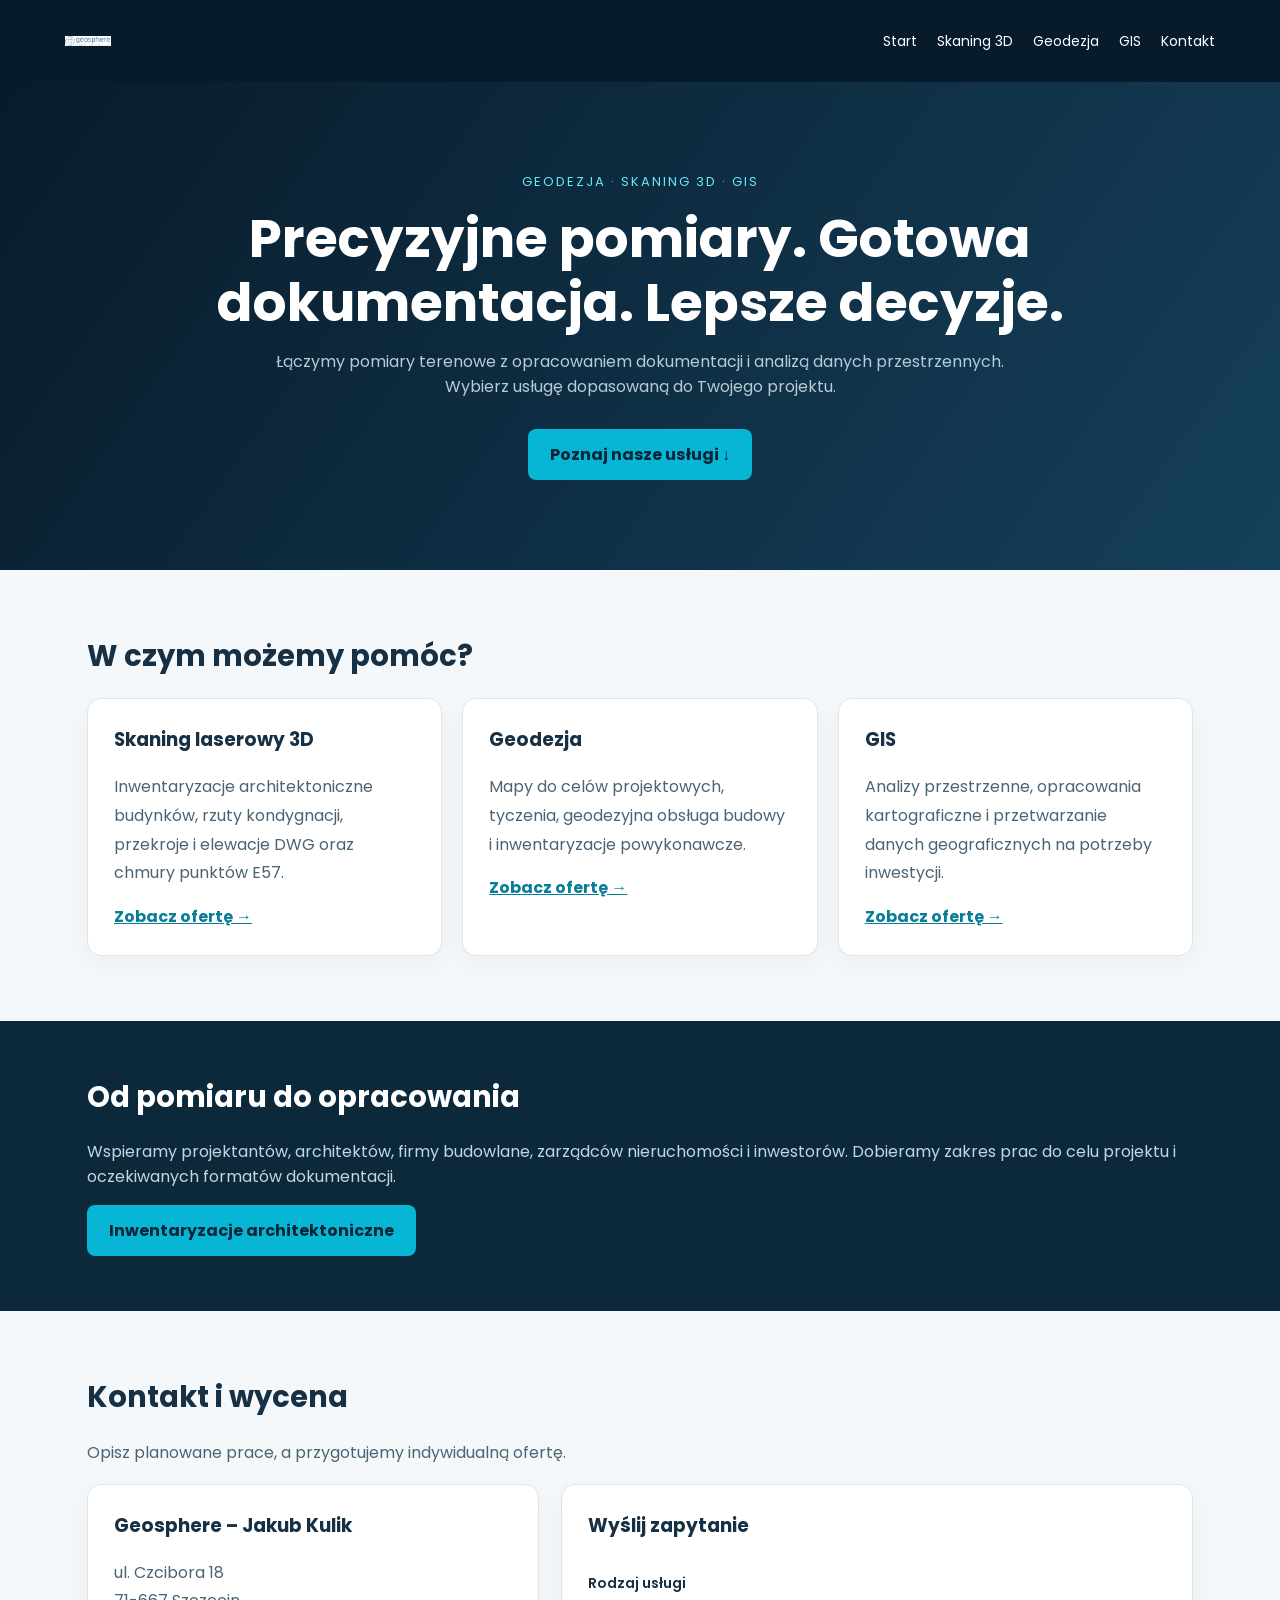
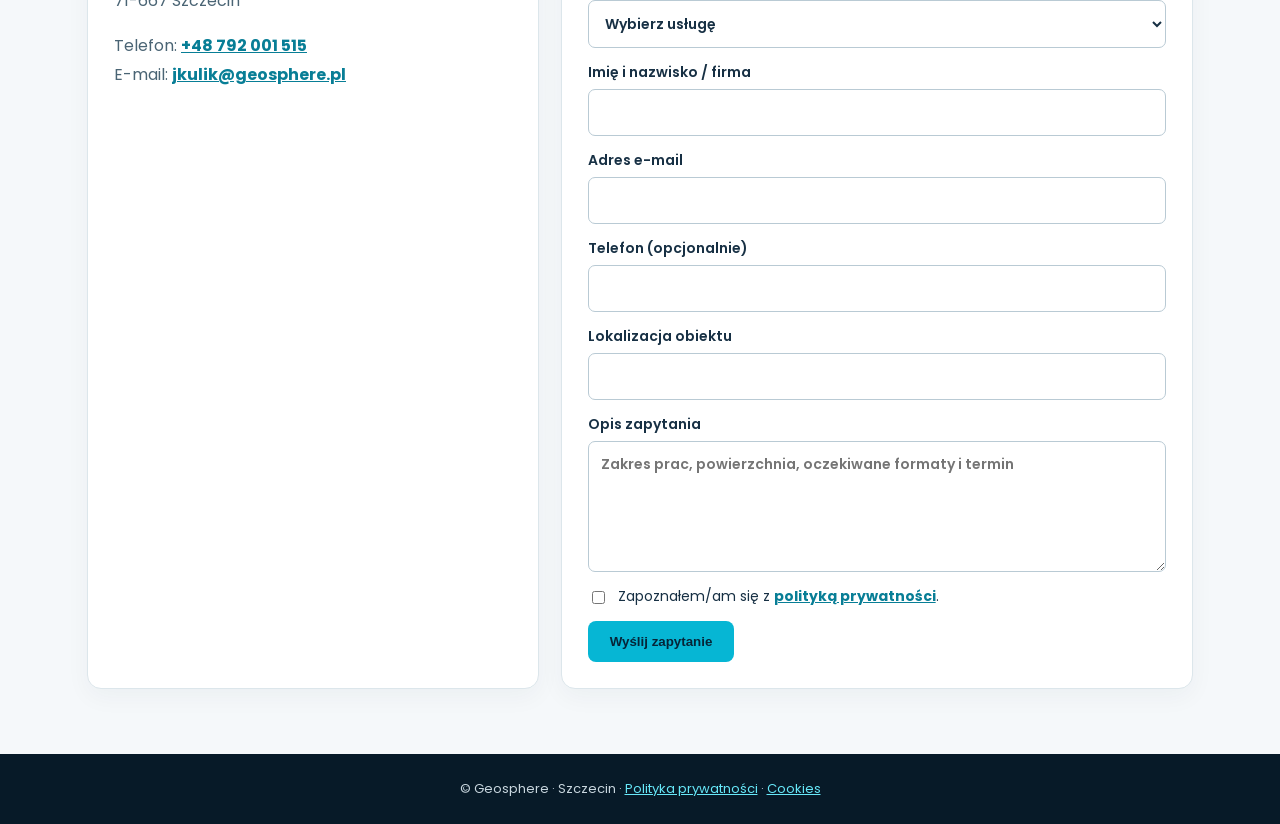
==== commit 8ac3e012: "Use larger company logo without duplicate brand text" ====
--- a/index.html
+++ b/index.html
@@ -1 +1 @@
-<!doctype html><html lang="pl"><head><meta charset="utf-8"><meta name="viewport" content="width=device-width,initial-scale=1"><title>Geodezja, skaning laserowy 3D i GIS – Szczecin | Geosphere</title><meta name="description" content="Geosphere: skaning laserowy 3D, inwentaryzacje architektoniczne DWG, geodezja i analizy GIS. Szczecin i cała Polska."><link rel="preconnect" href="https://fonts.googleapis.com"><link rel="preconnect" href="https://fonts.gstatic.com" crossorigin><link href="https://fonts.googleapis.com/css2?family=Poppins:wght@400;600;700&display=swap" rel="stylesheet"><link rel="stylesheet" href="geosphere.css"></head><body><header><a class="brand" href="index.html"><img src="images/logo.webp" alt="Geosphere – logo firmowe" class="brand-logo"><span>GEOSPHERE</span></a><nav aria-label="Menu główne"><a href="index.html">Start</a><a href="skaning-laserowy.html">Skaning 3D</a><a href="geodezja.html">Geodezja</a><a href="gis.html">GIS</a><a href="index.html#kontakt">Kontakt</a></nav></header><main><div class="hero"><div class="eyebrow">Geodezja · Skaning 3D · GIS</div><h1>Precyzyjne pomiary. Gotowa dokumentacja. Lepsze decyzje.</h1><p>Łączymy pomiary terenowe z opracowaniem dokumentacji i analizą danych przestrzennych. Wybierz usługę dopasowaną do Twojego projektu.</p><a class="btn" href="#uslugi">Poznaj nasze usługi ↓</a></div><section class="wrap" id="uslugi"><h2>W czym możemy pomóc?</h2><div class="cards"><article class="card"><h3>Skaning laserowy 3D</h3><p>Inwentaryzacje architektoniczne budynków, rzuty kondygnacji, przekroje i elewacje DWG oraz chmury punktów E57.</p><a href="skaning-laserowy.html">Zobacz ofertę →</a></article><article class="card"><h3>Geodezja</h3><p>Mapy do celów projektowych, tyczenia, geodezyjna obsługa budowy i inwentaryzacje powykonawcze.</p><a href="geodezja.html">Zobacz ofertę →</a></article><article class="card"><h3>GIS</h3><p>Analizy przestrzenne, opracowania kartograficzne i przetwarzanie danych geograficznych na potrzeby inwestycji.</p><a href="gis.html">Zobacz ofertę →</a></article></div></section><section class="band"><div class="wrap"><h2>Od pomiaru do opracowania</h2><p>Wspieramy projektantów, architektów, firmy budowlane, zarządców nieruchomości i inwestorów. Dobieramy zakres prac do celu projektu i oczekiwanych formatów dokumentacji.</p><a class="btn" href="skaning-laserowy.html">Inwentaryzacje architektoniczne</a></div></section><section class="wrap" id="kontakt"><h2>Kontakt i wycena</h2><p class="lead">Opisz planowane prace, a przygotujemy indywidualną ofertę.</p><div class="contact-grid"><div class="card"><h3>Geosphere – Jakub Kulik</h3><p>ul. Czcibora 18<br>71-667 Szczecin</p><p>Telefon: <a href="tel:+48792001515">+48 792 001 515</a><br>E-mail: <a href="mailto:jkulik@geosphere.pl">jkulik@geosphere.pl</a></p></div><form class="card quote-form" action="https://formspree.io/f/xkonlvye" method="POST"><h3>Wyślij zapytanie</h3><label>Rodzaj usługi<select name="usluga" required><option value="">Wybierz usługę</option><option>Skaning laserowy 3D / inwentaryzacja architektoniczna</option><option>Geodezja</option><option>GIS</option><option>Inne</option></select></label><label>Imię i nazwisko / firma<input type="text" name="nazwa" required></label><label>Adres e-mail<input type="email" name="email" required></label><label>Telefon (opcjonalnie)<input type="tel" name="telefon"></label><label>Lokalizacja obiektu<input type="text" name="lokalizacja"></label><label>Opis zapytania<textarea name="komentarz" rows="5" required placeholder="Zakres prac, powierzchnia, oczekiwane formaty i termin"></textarea></label><label class="check"><input type="checkbox" name="zgoda_prywatnosc" required><span>Zapoznałem/am się z <a href="privacy.html" target="_blank" rel="noopener">polityką prywatności</a>.</span></label><button class="btn" type="submit">Wyślij zapytanie</button></form></div></section></main><footer>© Geosphere · Szczecin · <a href="privacy.html">Polityka prywatności</a> · <a href="cookies.html">Cookies</a></footer></body></html>+<!doctype html><html lang="pl"><head><meta charset="utf-8"><meta name="viewport" content="width=device-width,initial-scale=1"><title>Geodezja, skaning laserowy 3D i GIS – Szczecin | Geosphere</title><meta name="description" content="Geosphere: skaning laserowy 3D, inwentaryzacje architektoniczne DWG, geodezja i analizy GIS. Szczecin i cała Polska."><link rel="preconnect" href="https://fonts.googleapis.com"><link rel="preconnect" href="https://fonts.gstatic.com" crossorigin><link href="https://fonts.googleapis.com/css2?family=Poppins:wght@400;600;700&display=swap" rel="stylesheet"><link rel="stylesheet" href="geosphere.css"></head><body><header><a class="brand" href="index.html" aria-label="Geosphere – strona główna"><img src="images/logo.webp" alt="Logo Geosphere" class="brand-logo"></a><nav aria-label="Menu główne"><a href="index.html">Start</a><a href="skaning-laserowy.html">Skaning 3D</a><a href="geodezja.html">Geodezja</a><a href="gis.html">GIS</a><a href="index.html#kontakt">Kontakt</a></nav></header><main><div class="hero"><div class="eyebrow">Geodezja · Skaning 3D · GIS</div><h1>Precyzyjne pomiary. Gotowa dokumentacja. Lepsze decyzje.</h1><p>Łączymy pomiary terenowe z opracowaniem dokumentacji i analizą danych przestrzennych. Wybierz usługę dopasowaną do Twojego projektu.</p><a class="btn" href="#uslugi">Poznaj nasze usługi ↓</a></div><section class="wrap" id="uslugi"><h2>W czym możemy pomóc?</h2><div class="cards"><article class="card"><h3>Skaning laserowy 3D</h3><p>Inwentaryzacje architektoniczne budynków, rzuty kondygnacji, przekroje i elewacje DWG oraz chmury punktów E57.</p><a href="skaning-laserowy.html">Zobacz ofertę →</a></article><article class="card"><h3>Geodezja</h3><p>Mapy do celów projektowych, tyczenia, geodezyjna obsługa budowy i inwentaryzacje powykonawcze.</p><a href="geodezja.html">Zobacz ofertę →</a></article><article class="card"><h3>GIS</h3><p>Analizy przestrzenne, opracowania kartograficzne i przetwarzanie danych geograficznych na potrzeby inwestycji.</p><a href="gis.html">Zobacz ofertę →</a></article></div></section><section class="band"><div class="wrap"><h2>Od pomiaru do opracowania</h2><p>Wspieramy projektantów, architektów, firmy budowlane, zarządców nieruchomości i inwestorów. Dobieramy zakres prac do celu projektu i oczekiwanych formatów dokumentacji.</p><a class="btn" href="skaning-laserowy.html">Inwentaryzacje architektoniczne</a></div></section><section class="wrap" id="kontakt"><h2>Kontakt i wycena</h2><p class="lead">Opisz planowane prace, a przygotujemy indywidualną ofertę.</p><div class="contact-grid"><div class="card"><h3>Geosphere – Jakub Kulik</h3><p>ul. Czcibora 18<br>71-667 Szczecin</p><p>Telefon: <a href="tel:+48792001515">+48 792 001 515</a><br>E-mail: <a href="mailto:jkulik@geosphere.pl">jkulik@geosphere.pl</a></p></div><form class="card quote-form" action="https://formspree.io/f/xkonlvye" method="POST"><h3>Wyślij zapytanie</h3><label>Rodzaj usługi<select name="usluga" required><option value="">Wybierz usługę</option><option>Skaning laserowy 3D / inwentaryzacja architektoniczna</option><option>Geodezja</option><option>GIS</option><option>Inne</option></select></label><label>Imię i nazwisko / firma<input type="text" name="nazwa" required></label><label>Adres e-mail<input type="email" name="email" required></label><label>Telefon (opcjonalnie)<input type="tel" name="telefon"></label><label>Lokalizacja obiektu<input type="text" name="lokalizacja"></label><label>Opis zapytania<textarea name="komentarz" rows="5" required placeholder="Zakres prac, powierzchnia, oczekiwane formaty i termin"></textarea></label><label class="check"><input type="checkbox" name="zgoda_prywatnosc" required><span>Zapoznałem/am się z <a href="privacy.html" target="_blank" rel="noopener">polityką prywatności</a>.</span></label><button class="btn" type="submit">Wyślij zapytanie</button></form></div></section></main><footer>© Geosphere · Szczecin · <a href="privacy.html">Polityka prywatności</a> · <a href="cookies.html">Cookies</a></footer></body></html>
--- a/geosphere.css
+++ b/geosphere.css
@@ -1 +1,3 @@
-:root{--bg:#081b2b;--panel:#123249;--cyan:#06b6d4;--ink:#eaf5fb;--muted:#b8cbd6}*{box-sizing:border-box}body{margin:0;font-family:Poppins,Arial,sans-serif;background:#f5f8fa;color:#173044}a{color:inherit}header{background:var(--bg);color:white;padding:18px max(5%,calc((100% - 1150px)/2));display:flex;justify-content:space-between;align-items:center;gap:20px;flex-wrap:wrap}header .brand{font-size:24px;font-weight:700;letter-spacing:1px;text-decoration:none}nav{display:flex;gap:20px;flex-wrap:wrap}nav a{text-decoration:none;font-size:14px}nav a:hover{color:#67e8f9}.hero{background:linear-gradient(125deg,#081b2b,#15405a);color:white;text-align:center;padding:90px 20px}.hero h1{font-size:clamp(30px,5vw,53px);line-height:1.2;margin:15px auto;max-width:850px}.hero p{color:var(--muted);max-width:730px;margin:15px auto 30px}.eyebrow{color:#67e8f9;text-transform:uppercase;letter-spacing:2px;font-size:13px}.btn{display:inline-block;padding:13px 22px;background:var(--cyan);color:#062538;border-radius:8px;text-decoration:none;font-weight:700}.wrap{max-width:1150px;margin:auto;padding:65px 22px}.wrap h2{font-size:29px;margin:0 0 20px}.cards{display:grid;grid-template-columns:repeat(3,minmax(0,1fr));gap:20px}.card{background:white;border:1px solid #dce6eb;border-radius:14px;padding:26px;box-shadow:0 8px 25px #1530440b}.card h3{margin-top:0}.card a{color:#087e96;font-weight:700}.card p,.lead{color:#4a6474;line-height:1.8}.band{background:#0c293c;color:white}.band p{color:#c5d6df}.band .wrap{padding-top:55px;padding-bottom:55px}footer{background:#071a28;color:#c8d6de;text-align:center;padding:25px;font-size:13px}footer a{color:#67e8f9}@media(max-width:720px){.cards{grid-template-columns:1fr}.hero{padding:65px 20px}header{justify-content:center;text-align:center}nav{justify-content:center}}+:root{--bg:#081b2b;--panel:#123249;--cyan:#06b6d4;--ink:#eaf5fb;--muted:#b8cbd6}*{box-sizing:border-box}body{margin:0;font-family:Poppins,Arial,sans-serif;background:#f5f8fa;color:#173044}a{color:inherit}header{background:var(--bg);color:white;padding:18px max(5%,calc((100% - 1150px)/2));display:flex;justify-content:space-between;align-items:center;gap:20px;flex-wrap:wrap}header .brand{font-size:24px;font-weight:700;letter-spacing:1px;text-decoration:none}nav{display:flex;gap:20px;flex-wrap:wrap}nav a{text-decoration:none;font-size:14px}nav a:hover{color:#67e8f9}.hero{background:linear-gradient(125deg,#081b2b,#15405a);color:white;text-align:center;padding:90px 20px}.hero h1{font-size:clamp(30px,5vw,53px);line-height:1.2;margin:15px auto;max-width:850px}.hero p{color:var(--muted);max-width:730px;margin:15px auto 30px}.eyebrow{color:#67e8f9;text-transform:uppercase;letter-spacing:2px;font-size:13px}.btn{display:inline-block;padding:13px 22px;background:var(--cyan);color:#062538;border-radius:8px;text-decoration:none;font-weight:700}.wrap{max-width:1150px;margin:auto;padding:65px 22px}.wrap h2{font-size:29px;margin:0 0 20px}.cards{display:grid;grid-template-columns:repeat(3,minmax(0,1fr));gap:20px}.card{background:white;border:1px solid #dce6eb;border-radius:14px;padding:26px;box-shadow:0 8px 25px #1530440b}.card h3{margin-top:0}.card a{color:#087e96;font-weight:700}.card p,.lead{color:#4a6474;line-height:1.8}.band{background:#0c293c;color:white}.band p{color:#c5d6df}.band .wrap{padding-top:55px;padding-bottom:55px}footer{background:#071a28;color:#c8d6de;text-align:center;padding:25px;font-size:13px}footer a{color:#67e8f9}@media(max-width:720px){.cards{grid-template-columns:1fr}.hero{padding:65px 20px}header{justify-content:center;text-align:center}nav{justify-content:center}}
+/* Brand and contact */
+.brand{display:inline-flex;align-items:center;gap:10px}.brand-logo{width:46px;height:46px;object-fit:contain}.contact-grid{display:grid;grid-template-columns:minmax(230px,1fr) minmax(320px,1.4fr);gap:22px}.quote-form{display:grid;gap:14px}.quote-form label{display:grid;gap:6px;font-size:14px;font-weight:600}.quote-form input:not([type=checkbox]),.quote-form select,.quote-form textarea{width:100%;border:1px solid #b9cad4;border-radius:7px;padding:12px;font:inherit;background:white;color:#173044}.quote-form .check{display:flex;align-items:flex-start;gap:10px;font-weight:400}.quote-form .check input{margin-top:5px}.quote-form button{border:0;cursor:pointer;justify-self:start}@media(max-width:720px){.contact-grid{grid-template-columns:1fr}}
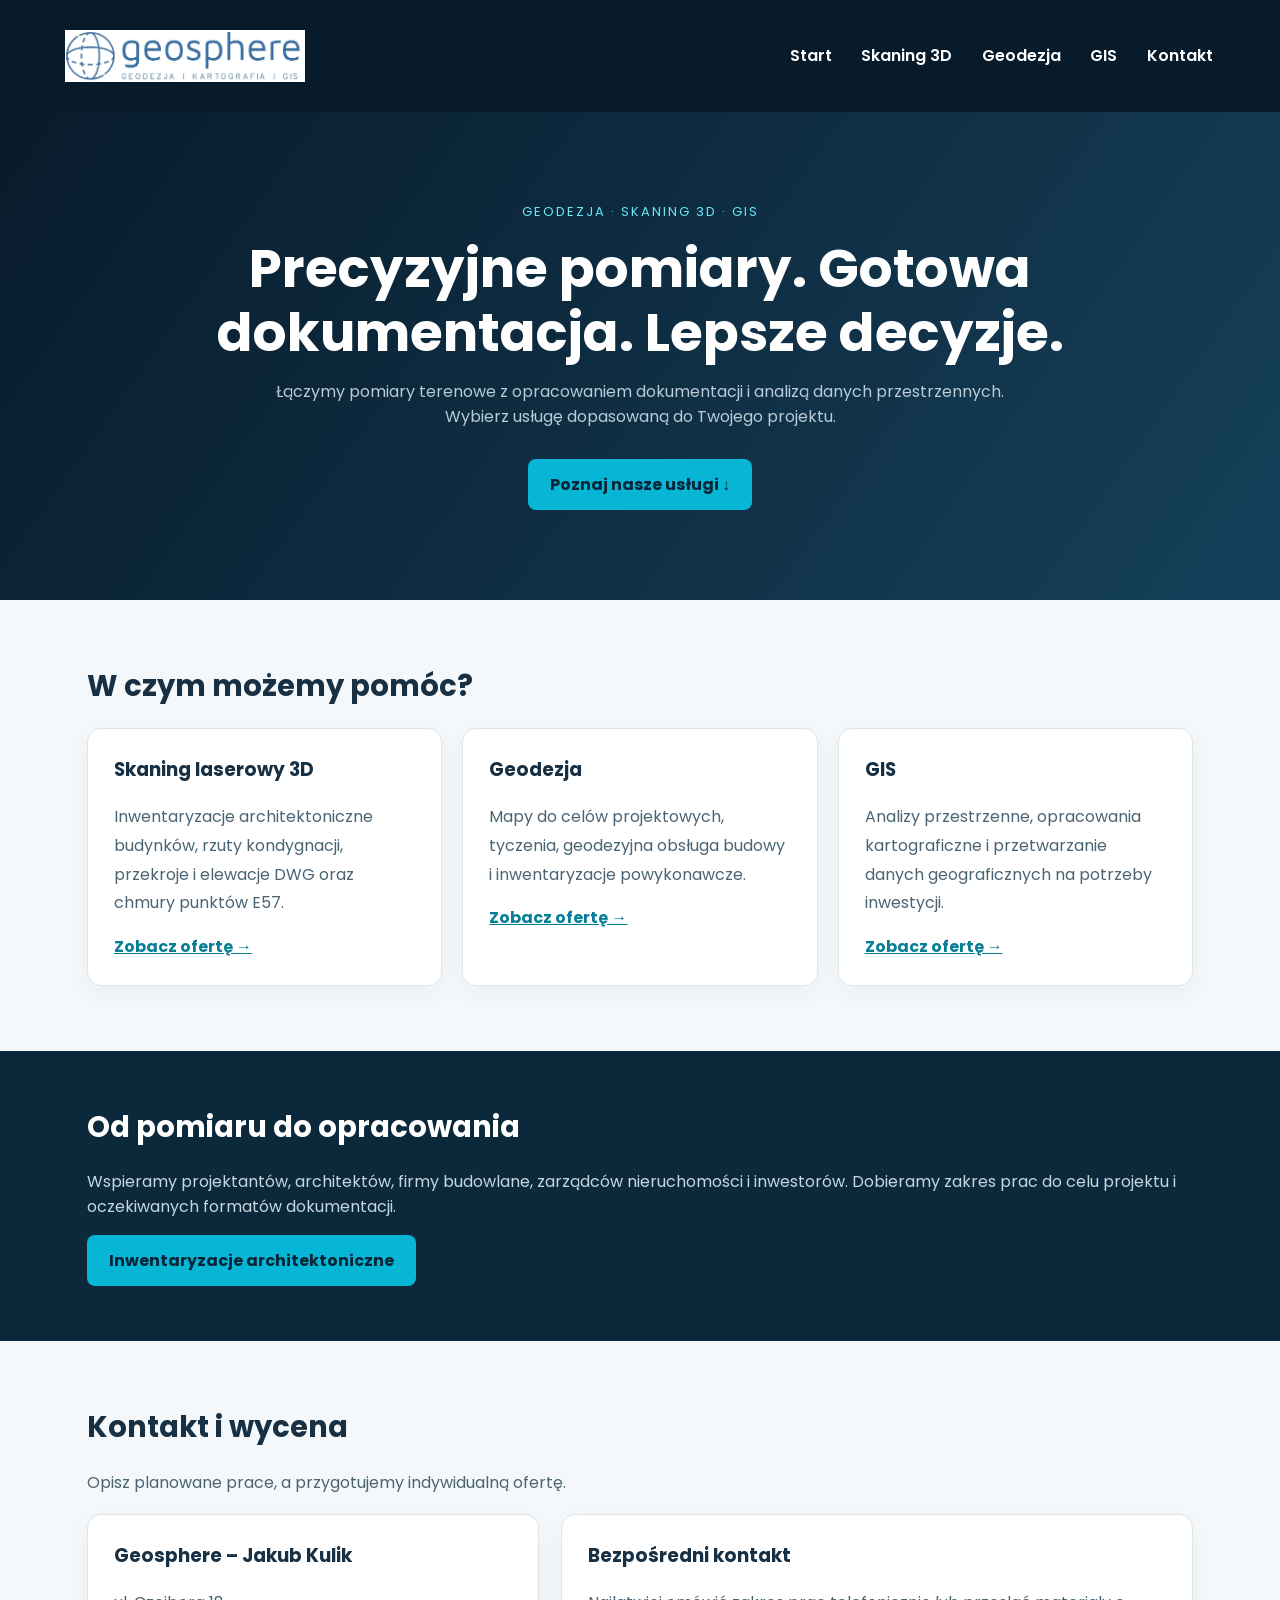
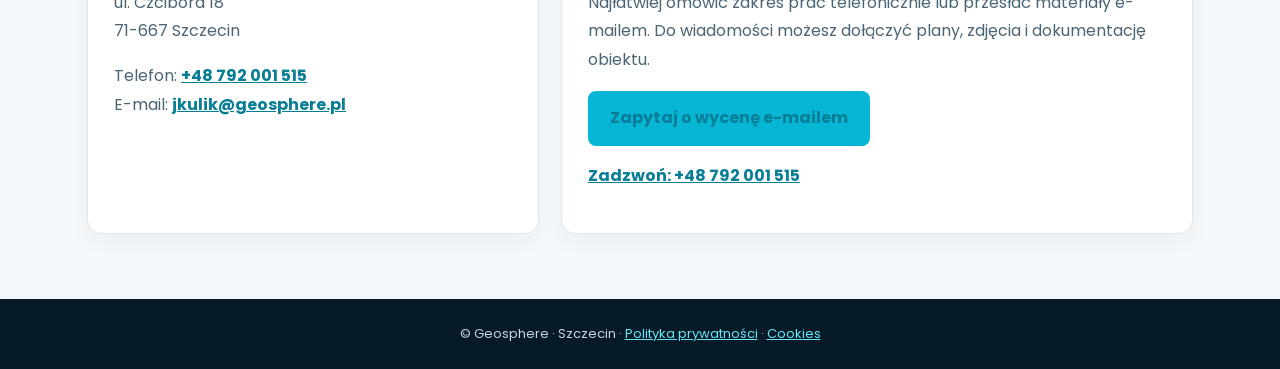
==== commit f867a103: "Replace low-use inquiry form with direct phone and email contact" ====
--- a/index.html
+++ b/index.html
@@ -1 +1 @@
-<!doctype html><html lang="pl"><head><meta charset="utf-8"><meta name="viewport" content="width=device-width,initial-scale=1"><title>Geodezja, skaning laserowy 3D i GIS – Szczecin | Geosphere</title><meta name="description" content="Geosphere: skaning laserowy 3D, inwentaryzacje architektoniczne DWG, geodezja i analizy GIS. Szczecin i cała Polska."><link rel="preconnect" href="https://fonts.googleapis.com"><link rel="preconnect" href="https://fonts.gstatic.com" crossorigin><link href="https://fonts.googleapis.com/css2?family=Poppins:wght@400;600;700&display=swap" rel="stylesheet"><link rel="stylesheet" href="geosphere.css"></head><body><header><a class="brand" href="index.html" aria-label="Geosphere – strona główna"><img src="images/logo.webp" alt="Logo Geosphere" class="brand-logo"></a><nav aria-label="Menu główne"><a href="index.html">Start</a><a href="skaning-laserowy.html">Skaning 3D</a><a href="geodezja.html">Geodezja</a><a href="gis.html">GIS</a><a href="index.html#kontakt">Kontakt</a></nav></header><main><div class="hero"><div class="eyebrow">Geodezja · Skaning 3D · GIS</div><h1>Precyzyjne pomiary. Gotowa dokumentacja. Lepsze decyzje.</h1><p>Łączymy pomiary terenowe z opracowaniem dokumentacji i analizą danych przestrzennych. Wybierz usługę dopasowaną do Twojego projektu.</p><a class="btn" href="#uslugi">Poznaj nasze usługi ↓</a></div><section class="wrap" id="uslugi"><h2>W czym możemy pomóc?</h2><div class="cards"><article class="card"><h3>Skaning laserowy 3D</h3><p>Inwentaryzacje architektoniczne budynków, rzuty kondygnacji, przekroje i elewacje DWG oraz chmury punktów E57.</p><a href="skaning-laserowy.html">Zobacz ofertę →</a></article><article class="card"><h3>Geodezja</h3><p>Mapy do celów projektowych, tyczenia, geodezyjna obsługa budowy i inwentaryzacje powykonawcze.</p><a href="geodezja.html">Zobacz ofertę →</a></article><article class="card"><h3>GIS</h3><p>Analizy przestrzenne, opracowania kartograficzne i przetwarzanie danych geograficznych na potrzeby inwestycji.</p><a href="gis.html">Zobacz ofertę →</a></article></div></section><section class="band"><div class="wrap"><h2>Od pomiaru do opracowania</h2><p>Wspieramy projektantów, architektów, firmy budowlane, zarządców nieruchomości i inwestorów. Dobieramy zakres prac do celu projektu i oczekiwanych formatów dokumentacji.</p><a class="btn" href="skaning-laserowy.html">Inwentaryzacje architektoniczne</a></div></section><section class="wrap" id="kontakt"><h2>Kontakt i wycena</h2><p class="lead">Opisz planowane prace, a przygotujemy indywidualną ofertę.</p><div class="contact-grid"><div class="card"><h3>Geosphere – Jakub Kulik</h3><p>ul. Czcibora 18<br>71-667 Szczecin</p><p>Telefon: <a href="tel:+48792001515">+48 792 001 515</a><br>E-mail: <a href="mailto:jkulik@geosphere.pl">jkulik@geosphere.pl</a></p></div><form class="card quote-form" action="https://formspree.io/f/xkonlvye" method="POST"><h3>Wyślij zapytanie</h3><label>Rodzaj usługi<select name="usluga" required><option value="">Wybierz usługę</option><option>Skaning laserowy 3D / inwentaryzacja architektoniczna</option><option>Geodezja</option><option>GIS</option><option>Inne</option></select></label><label>Imię i nazwisko / firma<input type="text" name="nazwa" required></label><label>Adres e-mail<input type="email" name="email" required></label><label>Telefon (opcjonalnie)<input type="tel" name="telefon"></label><label>Lokalizacja obiektu<input type="text" name="lokalizacja"></label><label>Opis zapytania<textarea name="komentarz" rows="5" required placeholder="Zakres prac, powierzchnia, oczekiwane formaty i termin"></textarea></label><label class="check"><input type="checkbox" name="zgoda_prywatnosc" required><span>Zapoznałem/am się z <a href="privacy.html" target="_blank" rel="noopener">polityką prywatności</a>.</span></label><button class="btn" type="submit">Wyślij zapytanie</button></form></div></section></main><footer>© Geosphere · Szczecin · <a href="privacy.html">Polityka prywatności</a> · <a href="cookies.html">Cookies</a></footer></body></html>+<!doctype html><html lang="pl"><head><meta charset="utf-8"><meta name="viewport" content="width=device-width,initial-scale=1"><title>Geodezja, skaning laserowy 3D i GIS – Szczecin | Geosphere</title><meta name="description" content="Geosphere: skaning laserowy 3D, inwentaryzacje architektoniczne DWG, geodezja i analizy GIS. Szczecin i cała Polska."><link rel="preconnect" href="https://fonts.googleapis.com"><link rel="preconnect" href="https://fonts.gstatic.com" crossorigin><link href="https://fonts.googleapis.com/css2?family=Poppins:wght@400;600;700&display=swap" rel="stylesheet"><link rel="stylesheet" href="geosphere.css"></head><body><header><a class="brand" href="index.html" aria-label="Geosphere – strona główna"><img src="images/logo.webp" alt="Logo Geosphere" class="brand-logo"></a><nav aria-label="Menu główne"><a href="index.html">Start</a><a href="skaning-laserowy.html">Skaning 3D</a><a href="geodezja.html">Geodezja</a><a href="gis.html">GIS</a><a href="index.html#kontakt">Kontakt</a></nav></header><main><div class="hero"><div class="eyebrow">Geodezja · Skaning 3D · GIS</div><h1>Precyzyjne pomiary. Gotowa dokumentacja. Lepsze decyzje.</h1><p>Łączymy pomiary terenowe z opracowaniem dokumentacji i analizą danych przestrzennych. Wybierz usługę dopasowaną do Twojego projektu.</p><a class="btn" href="#uslugi">Poznaj nasze usługi ↓</a></div><section class="wrap" id="uslugi"><h2>W czym możemy pomóc?</h2><div class="cards"><article class="card"><h3>Skaning laserowy 3D</h3><p>Inwentaryzacje architektoniczne budynków, rzuty kondygnacji, przekroje i elewacje DWG oraz chmury punktów E57.</p><a href="skaning-laserowy.html">Zobacz ofertę →</a></article><article class="card"><h3>Geodezja</h3><p>Mapy do celów projektowych, tyczenia, geodezyjna obsługa budowy i inwentaryzacje powykonawcze.</p><a href="geodezja.html">Zobacz ofertę →</a></article><article class="card"><h3>GIS</h3><p>Analizy przestrzenne, opracowania kartograficzne i przetwarzanie danych geograficznych na potrzeby inwestycji.</p><a href="gis.html">Zobacz ofertę →</a></article></div></section><section class="band"><div class="wrap"><h2>Od pomiaru do opracowania</h2><p>Wspieramy projektantów, architektów, firmy budowlane, zarządców nieruchomości i inwestorów. Dobieramy zakres prac do celu projektu i oczekiwanych formatów dokumentacji.</p><a class="btn" href="skaning-laserowy.html">Inwentaryzacje architektoniczne</a></div></section><section class="wrap" id="kontakt"><h2>Kontakt i wycena</h2><p class="lead">Opisz planowane prace, a przygotujemy indywidualną ofertę.</p><div class="contact-grid"><div class="card"><h3>Geosphere – Jakub Kulik</h3><p>ul. Czcibora 18<br>71-667 Szczecin</p><p>Telefon: <a href="tel:+48792001515">+48 792 001 515</a><br>E-mail: <a href="mailto:jkulik@geosphere.pl">jkulik@geosphere.pl</a></p></div><div class="card"><h3>Bezpośredni kontakt</h3><p>Najłatwiej omówić zakres prac telefonicznie lub przesłać materiały e-mailem. Do wiadomości możesz dołączyć plany, zdjęcia i dokumentację obiektu.</p><p><a class="btn" href="mailto:jkulik@geosphere.pl?subject=Zapytanie%20o%20wycen%C4%99%20%E2%80%93%20Geosphere">Zapytaj o wycenę e-mailem</a></p><p><a href="tel:+48792001515">Zadzwoń: +48 792 001 515</a></p></div></div></section></main><footer>© Geosphere · Szczecin · <a href="privacy.html">Polityka prywatności</a> · <a href="cookies.html">Cookies</a></footer></body></html>
--- a/geosphere.css
+++ b/geosphere.css
@@ -1,3 +1,8 @@
 :root{--bg:#081b2b;--panel:#123249;--cyan:#06b6d4;--ink:#eaf5fb;--muted:#b8cbd6}*{box-sizing:border-box}body{margin:0;font-family:Poppins,Arial,sans-serif;background:#f5f8fa;color:#173044}a{color:inherit}header{background:var(--bg);color:white;padding:18px max(5%,calc((100% - 1150px)/2));display:flex;justify-content:space-between;align-items:center;gap:20px;flex-wrap:wrap}header .brand{font-size:24px;font-weight:700;letter-spacing:1px;text-decoration:none}nav{display:flex;gap:20px;flex-wrap:wrap}nav a{text-decoration:none;font-size:14px}nav a:hover{color:#67e8f9}.hero{background:linear-gradient(125deg,#081b2b,#15405a);color:white;text-align:center;padding:90px 20px}.hero h1{font-size:clamp(30px,5vw,53px);line-height:1.2;margin:15px auto;max-width:850px}.hero p{color:var(--muted);max-width:730px;margin:15px auto 30px}.eyebrow{color:#67e8f9;text-transform:uppercase;letter-spacing:2px;font-size:13px}.btn{display:inline-block;padding:13px 22px;background:var(--cyan);color:#062538;border-radius:8px;text-decoration:none;font-weight:700}.wrap{max-width:1150px;margin:auto;padding:65px 22px}.wrap h2{font-size:29px;margin:0 0 20px}.cards{display:grid;grid-template-columns:repeat(3,minmax(0,1fr));gap:20px}.card{background:white;border:1px solid #dce6eb;border-radius:14px;padding:26px;box-shadow:0 8px 25px #1530440b}.card h3{margin-top:0}.card a{color:#087e96;font-weight:700}.card p,.lead{color:#4a6474;line-height:1.8}.band{background:#0c293c;color:white}.band p{color:#c5d6df}.band .wrap{padding-top:55px;padding-bottom:55px}footer{background:#071a28;color:#c8d6de;text-align:center;padding:25px;font-size:13px}footer a{color:#67e8f9}@media(max-width:720px){.cards{grid-template-columns:1fr}.hero{padding:65px 20px}header{justify-content:center;text-align:center}nav{justify-content:center}}
 /* Brand and contact */
 .brand{display:inline-flex;align-items:center;gap:10px}.brand-logo{width:46px;height:46px;object-fit:contain}.contact-grid{display:grid;grid-template-columns:minmax(230px,1fr) minmax(320px,1.4fr);gap:22px}.quote-form{display:grid;gap:14px}.quote-form label{display:grid;gap:6px;font-size:14px;font-weight:600}.quote-form input:not([type=checkbox]),.quote-form select,.quote-form textarea{width:100%;border:1px solid #b9cad4;border-radius:7px;padding:12px;font:inherit;background:white;color:#173044}.quote-form .check{display:flex;align-items:flex-start;gap:10px;font-weight:400}.quote-form .check input{margin-top:5px}.quote-form button{border:0;cursor:pointer;justify-self:start}@media(max-width:720px){.contact-grid{grid-template-columns:1fr}}
+
+header .brand-logo{width:auto;height:76px;max-width:240px;object-fit:contain}@media(max-width:720px){header .brand-logo{height:64px}}
+
+/* Unified readable navigation, tablet and mobile */
+header nav{display:flex;align-items:center;gap:clamp(14px,2vw,26px);flex-wrap:wrap}header nav a{font-size:16px;font-weight:600;line-height:1.5;white-space:nowrap;padding:10px 2px}header nav a:focus-visible{outline:2px solid #67e8f9;outline-offset:3px}@media(max-width:900px){header{padding:14px 22px}header nav{gap:12px 18px}}@media(max-width:620px){header{flex-direction:column;gap:8px}header nav{justify-content:center;gap:4px 14px}header nav a{font-size:15px;padding:9px 3px}.wrap{padding:42px 18px}.hero h1{font-size:clamp(28px,8vw,40px)}}
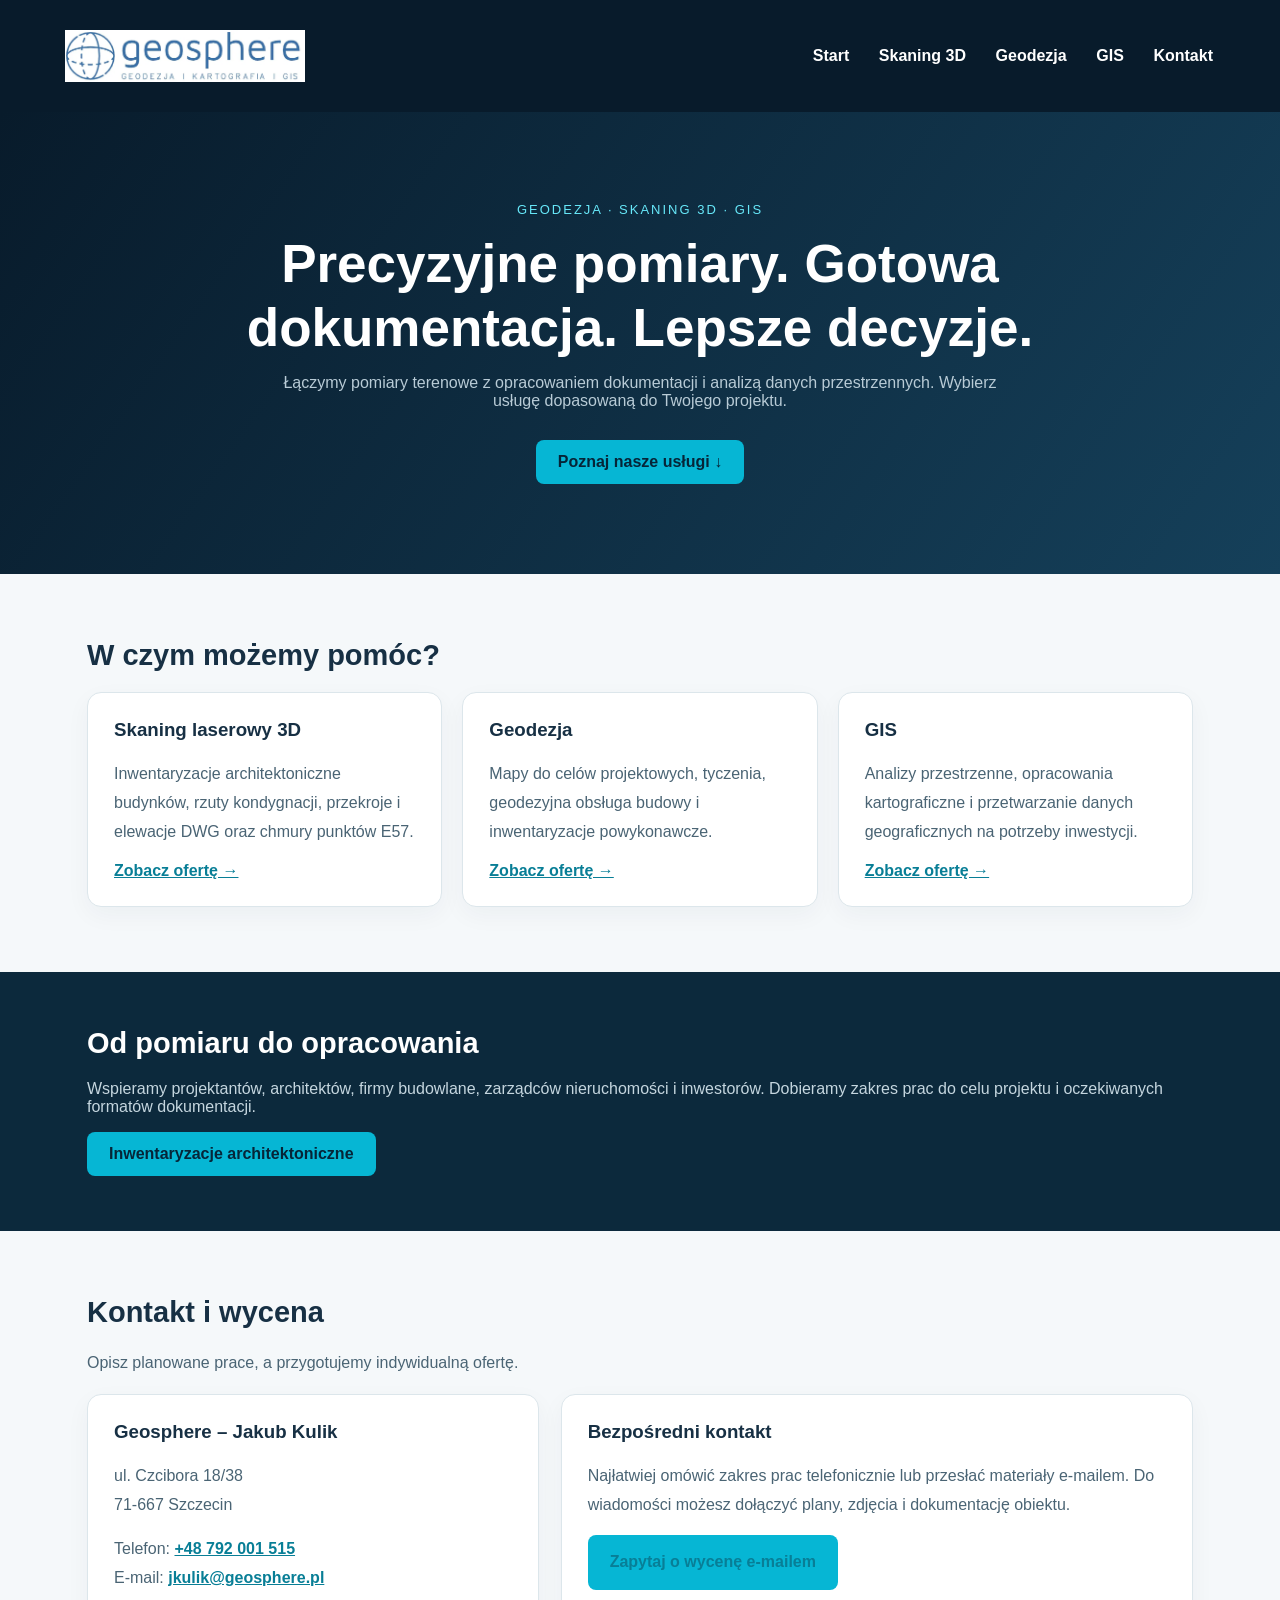
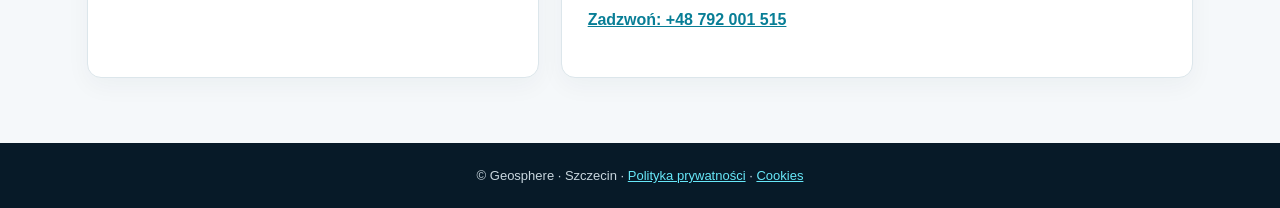
==== commit 8acbc10e: "Remove third-party font requests and standardize company address" ====
--- a/index.html
+++ b/index.html
@@ -1 +1 @@
-<!doctype html><html lang="pl"><head><meta charset="utf-8"><meta name="viewport" content="width=device-width,initial-scale=1"><title>Geodezja, skaning laserowy 3D i GIS – Szczecin | Geosphere</title><meta name="description" content="Geosphere: skaning laserowy 3D, inwentaryzacje architektoniczne DWG, geodezja i analizy GIS. Szczecin i cała Polska."><link rel="preconnect" href="https://fonts.googleapis.com"><link rel="preconnect" href="https://fonts.gstatic.com" crossorigin><link href="https://fonts.googleapis.com/css2?family=Poppins:wght@400;600;700&display=swap" rel="stylesheet"><link rel="stylesheet" href="geosphere.css"></head><body><header><a class="brand" href="index.html" aria-label="Geosphere – strona główna"><img src="images/logo.webp" alt="Logo Geosphere" class="brand-logo"></a><nav aria-label="Menu główne"><a href="index.html">Start</a><a href="skaning-laserowy.html">Skaning 3D</a><a href="geodezja.html">Geodezja</a><a href="gis.html">GIS</a><a href="index.html#kontakt">Kontakt</a></nav></header><main><div class="hero"><div class="eyebrow">Geodezja · Skaning 3D · GIS</div><h1>Precyzyjne pomiary. Gotowa dokumentacja. Lepsze decyzje.</h1><p>Łączymy pomiary terenowe z opracowaniem dokumentacji i analizą danych przestrzennych. Wybierz usługę dopasowaną do Twojego projektu.</p><a class="btn" href="#uslugi">Poznaj nasze usługi ↓</a></div><section class="wrap" id="uslugi"><h2>W czym możemy pomóc?</h2><div class="cards"><article class="card"><h3>Skaning laserowy 3D</h3><p>Inwentaryzacje architektoniczne budynków, rzuty kondygnacji, przekroje i elewacje DWG oraz chmury punktów E57.</p><a href="skaning-laserowy.html">Zobacz ofertę →</a></article><article class="card"><h3>Geodezja</h3><p>Mapy do celów projektowych, tyczenia, geodezyjna obsługa budowy i inwentaryzacje powykonawcze.</p><a href="geodezja.html">Zobacz ofertę →</a></article><article class="card"><h3>GIS</h3><p>Analizy przestrzenne, opracowania kartograficzne i przetwarzanie danych geograficznych na potrzeby inwestycji.</p><a href="gis.html">Zobacz ofertę →</a></article></div></section><section class="band"><div class="wrap"><h2>Od pomiaru do opracowania</h2><p>Wspieramy projektantów, architektów, firmy budowlane, zarządców nieruchomości i inwestorów. Dobieramy zakres prac do celu projektu i oczekiwanych formatów dokumentacji.</p><a class="btn" href="skaning-laserowy.html">Inwentaryzacje architektoniczne</a></div></section><section class="wrap" id="kontakt"><h2>Kontakt i wycena</h2><p class="lead">Opisz planowane prace, a przygotujemy indywidualną ofertę.</p><div class="contact-grid"><div class="card"><h3>Geosphere – Jakub Kulik</h3><p>ul. Czcibora 18<br>71-667 Szczecin</p><p>Telefon: <a href="tel:+48792001515">+48 792 001 515</a><br>E-mail: <a href="mailto:jkulik@geosphere.pl">jkulik@geosphere.pl</a></p></div><div class="card"><h3>Bezpośredni kontakt</h3><p>Najłatwiej omówić zakres prac telefonicznie lub przesłać materiały e-mailem. Do wiadomości możesz dołączyć plany, zdjęcia i dokumentację obiektu.</p><p><a class="btn" href="mailto:jkulik@geosphere.pl?subject=Zapytanie%20o%20wycen%C4%99%20%E2%80%93%20Geosphere">Zapytaj o wycenę e-mailem</a></p><p><a href="tel:+48792001515">Zadzwoń: +48 792 001 515</a></p></div></div></section></main><footer>© Geosphere · Szczecin · <a href="privacy.html">Polityka prywatności</a> · <a href="cookies.html">Cookies</a></footer></body></html>+<!doctype html><html lang="pl"><head><meta charset="utf-8"><meta name="viewport" content="width=device-width,initial-scale=1"><title>Geodezja, skaning laserowy 3D i GIS – Szczecin | Geosphere</title><meta name="description" content="Geosphere: skaning laserowy 3D, inwentaryzacje architektoniczne DWG, geodezja i analizy GIS. Szczecin i cała Polska."><link rel="stylesheet" href="geosphere.css"><link rel="canonical" href="https://geosphere.pl/"><meta name="robots" content="index,follow"><meta property="og:type" content="website"><meta property="og:title" content="Geosphere – geodezja, skaning 3D i GIS"><meta property="og:url" content="https://geosphere.pl/"></head><body><header><a class="brand" href="index.html" aria-label="Geosphere – strona główna"><img src="images/logo.webp" alt="Logo Geosphere" class="brand-logo"></a><nav aria-label="Menu główne"><a href="index.html">Start</a><a href="skaning-laserowy.html">Skaning 3D</a><a href="geodezja.html">Geodezja</a><a href="gis.html">GIS</a><a href="index.html#kontakt">Kontakt</a></nav></header><main><div class="hero"><div class="eyebrow">Geodezja · Skaning 3D · GIS</div><h1>Precyzyjne pomiary. Gotowa dokumentacja. Lepsze decyzje.</h1><p>Łączymy pomiary terenowe z opracowaniem dokumentacji i analizą danych przestrzennych. Wybierz usługę dopasowaną do Twojego projektu.</p><a class="btn" href="#uslugi">Poznaj nasze usługi ↓</a></div><section class="wrap" id="uslugi"><h2>W czym możemy pomóc?</h2><div class="cards"><article class="card"><h3>Skaning laserowy 3D</h3><p>Inwentaryzacje architektoniczne budynków, rzuty kondygnacji, przekroje i elewacje DWG oraz chmury punktów E57.</p><a href="skaning-laserowy.html">Zobacz ofertę →</a></article><article class="card"><h3>Geodezja</h3><p>Mapy do celów projektowych, tyczenia, geodezyjna obsługa budowy i inwentaryzacje powykonawcze.</p><a href="geodezja.html">Zobacz ofertę →</a></article><article class="card"><h3>GIS</h3><p>Analizy przestrzenne, opracowania kartograficzne i przetwarzanie danych geograficznych na potrzeby inwestycji.</p><a href="gis.html">Zobacz ofertę →</a></article></div></section><section class="band"><div class="wrap"><h2>Od pomiaru do opracowania</h2><p>Wspieramy projektantów, architektów, firmy budowlane, zarządców nieruchomości i inwestorów. Dobieramy zakres prac do celu projektu i oczekiwanych formatów dokumentacji.</p><a class="btn" href="skaning-laserowy.html">Inwentaryzacje architektoniczne</a></div></section><section class="wrap" id="kontakt"><h2>Kontakt i wycena</h2><p class="lead">Opisz planowane prace, a przygotujemy indywidualną ofertę.</p><div class="contact-grid"><div class="card"><h3>Geosphere – Jakub Kulik</h3><p>ul. Czcibora 18/38<br>71-667 Szczecin</p><p>Telefon: <a href="tel:+48792001515">+48 792 001 515</a><br>E-mail: <a href="mailto:jkulik@geosphere.pl">jkulik@geosphere.pl</a></p></div><div class="card"><h3>Bezpośredni kontakt</h3><p>Najłatwiej omówić zakres prac telefonicznie lub przesłać materiały e-mailem. Do wiadomości możesz dołączyć plany, zdjęcia i dokumentację obiektu.</p><p><a class="btn" href="mailto:jkulik@geosphere.pl?subject=Zapytanie%20o%20wycen%C4%99%20%E2%80%93%20Geosphere">Zapytaj o wycenę e-mailem</a></p><p><a href="tel:+48792001515">Zadzwoń: +48 792 001 515</a></p></div></div></section></main><footer>© Geosphere · Szczecin · <a href="privacy.html">Polityka prywatności</a> · <a href="cookies.html">Cookies</a></footer></body></html>
